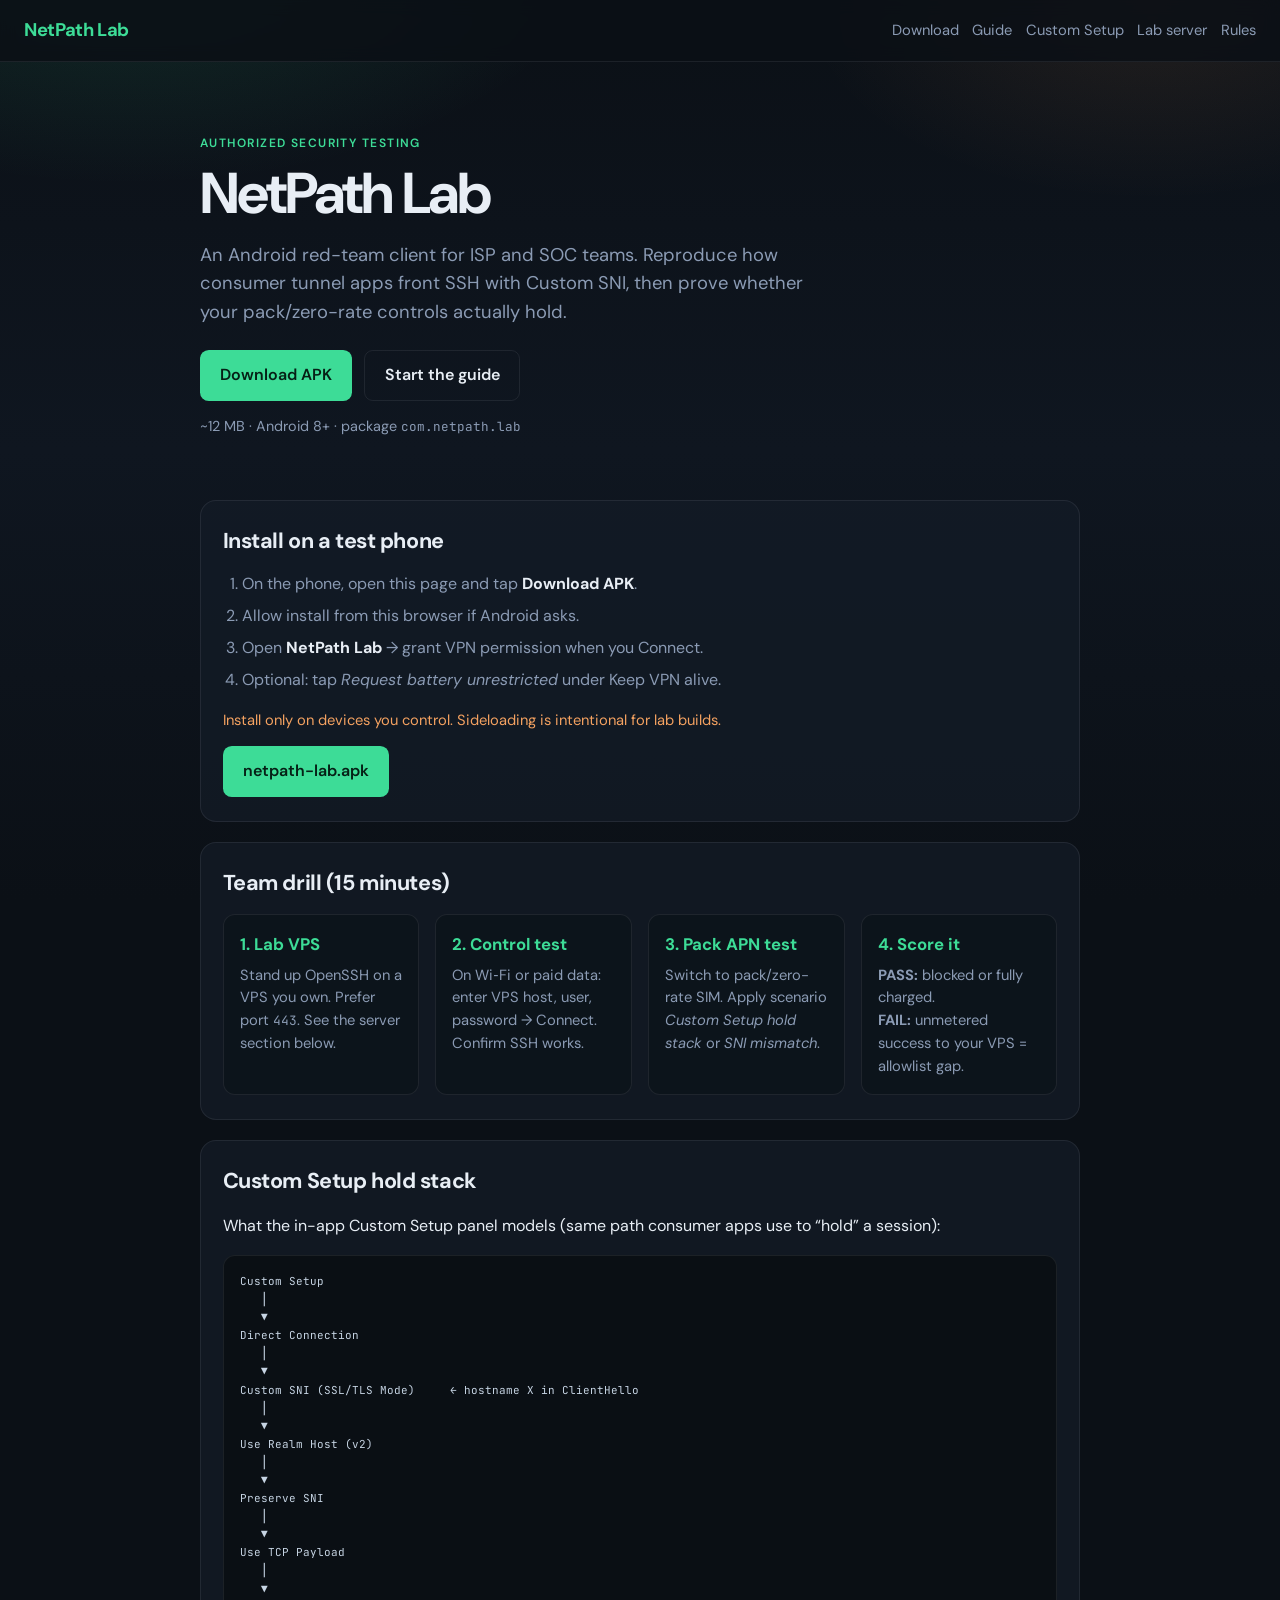
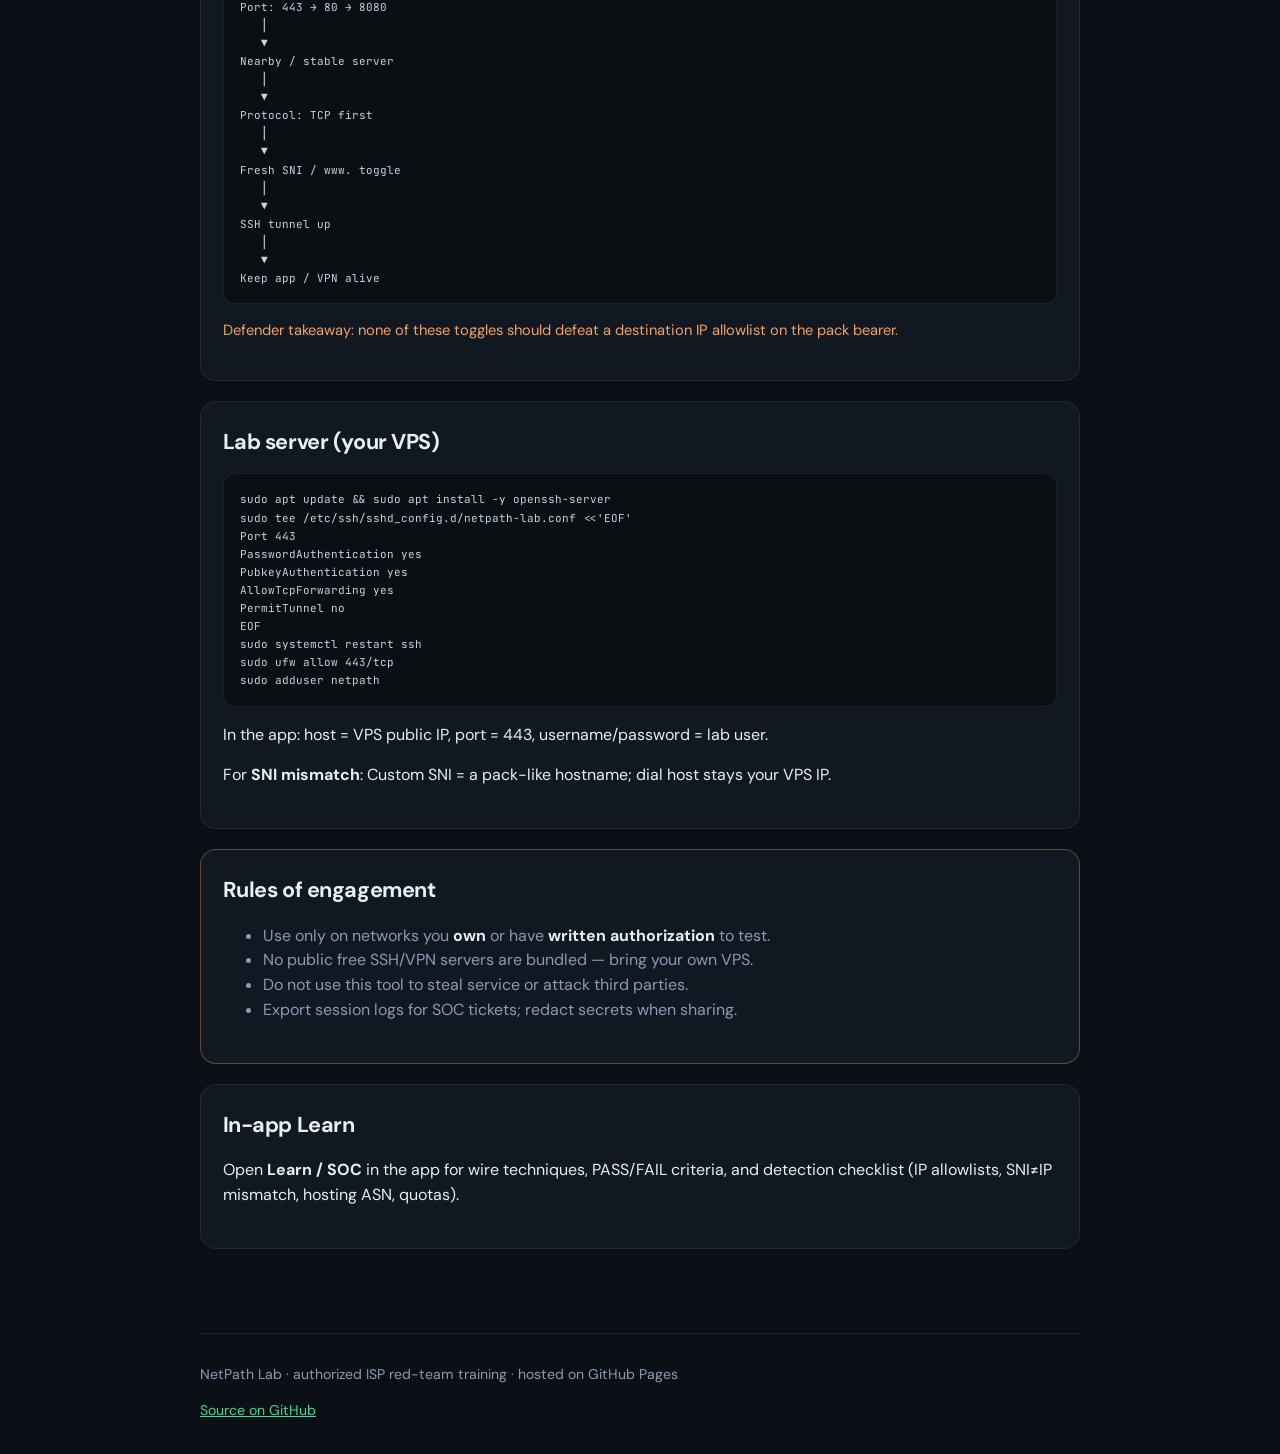
==== docs/index.html @ 55436612 "Publish NetPath Lab Android client and GitHub Pages download site. Adds the SOC training APK under d" ====
<!DOCTYPE html>
<html lang="en">
<head>
  <meta charset="utf-8" />
  <meta name="viewport" content="width=device-width, initial-scale=1" />
  <title>NetPath Lab — ISP Red-Team Tunnel Client</title>
  <meta name="description" content="Authorized Android lab client for ISP/SOC teams to reproduce SSH+SNI tunnel techniques and harden pack/zero-rate controls." />
  <link rel="preconnect" href="https://fonts.googleapis.com" />
  <link rel="preconnect" href="https://fonts.gstatic.com" crossorigin />
  <link href="https://fonts.googleapis.com/css2?family=DM+Sans:ital,opsz,wght@0,9..40,400;0,9..40,600;0,9..40,700;1,9..40,400&family=JetBrains+Mono:wght@400;500&display=swap" rel="stylesheet" />
  <link rel="stylesheet" href="styles.css" />
</head>
<body>
  <div class="bg"></div>
  <header class="top">
    <a class="brand" href="index.html">NetPath Lab</a>
    <nav>
      <a href="#download">Download</a>
      <a href="#guide">Guide</a>
      <a href="#stack">Custom Setup</a>
      <a href="#server">Lab server</a>
      <a href="#roe">Rules</a>
    </nav>
  </header>

  <main>
    <section class="hero">
      <p class="eyebrow">Authorized security testing</p>
      <h1>NetPath Lab</h1>
      <p class="lede">
        An Android red-team client for ISP and SOC teams. Reproduce how consumer tunnel apps
        front SSH with Custom SNI, then prove whether your pack/zero-rate controls actually hold.
      </p>
      <div class="cta">
        <a class="btn primary" href="downloads/netpath-lab.apk" download>Download APK</a>
        <a class="btn ghost" href="#guide">Start the guide</a>
      </div>
      <p class="meta">~12 MB · Android 8+ · package <code>com.netpath.lab</code></p>
    </section>

    <section id="download" class="panel">
      <h2>Install on a test phone</h2>
      <ol class="steps">
        <li>On the phone, open this page and tap <strong>Download APK</strong>.</li>
        <li>Allow install from this browser if Android asks.</li>
        <li>Open <strong>NetPath Lab</strong> → grant VPN permission when you Connect.</li>
        <li>Optional: tap <em>Request battery unrestricted</em> under Keep VPN alive.</li>
      </ol>
      <p class="note">Install only on devices you control. Sideloading is intentional for lab builds.</p>
      <a class="btn primary" href="downloads/netpath-lab.apk" download>netpath-lab.apk</a>
    </section>

    <section id="guide" class="panel">
      <h2>Team drill (15 minutes)</h2>
      <div class="grid">
        <article>
          <h3>1. Lab VPS</h3>
          <p>Stand up OpenSSH on a VPS you own. Prefer port <code>443</code>. See the server section below.</p>
        </article>
        <article>
          <h3>2. Control test</h3>
          <p>On Wi‑Fi or paid data: enter VPS host, user, password → Connect. Confirm SSH works.</p>
        </article>
        <article>
          <h3>3. Pack APN test</h3>
          <p>Switch to pack/zero-rate SIM. Apply scenario <em>Custom Setup hold stack</em> or <em>SNI mismatch</em>.</p>
        </article>
        <article>
          <h3>4. Score it</h3>
          <p><strong>PASS:</strong> blocked or fully charged.<br /><strong>FAIL:</strong> unmetered success to your VPS = allowlist gap.</p>
        </article>
      </div>
    </section>

    <section id="stack" class="panel">
      <h2>Custom Setup hold stack</h2>
      <p>What the in-app Custom Setup panel models (same path consumer apps use to “hold” a session):</p>
      <pre class="stack" aria-label="Custom Setup flow"><code>Custom Setup
   │
   ▼
Direct Connection
   │
   ▼
Custom SNI (SSL/TLS Mode)     ← hostname X in ClientHello
   │
   ▼
Use Realm Host (v2)
   │
   ▼
Preserve SNI
   │
   ▼
Use TCP Payload
   │
   ▼
Port: 443 → 80 → 8080
   │
   ▼
Nearby / stable server
   │
   ▼
Protocol: TCP first
   │
   ▼
Fresh SNI / www. toggle
   │
   ▼
SSH tunnel up
   │
   ▼
Keep app / VPN alive</code></pre>
      <p class="note">Defender takeaway: none of these toggles should defeat a destination IP allowlist on the pack bearer.</p>
    </section>

    <section id="server" class="panel">
      <h2>Lab server (your VPS)</h2>
      <pre class="code"><code>sudo apt update &amp;&amp; sudo apt install -y openssh-server
sudo tee /etc/ssh/sshd_config.d/netpath-lab.conf &lt;&lt;'EOF'
Port 443
PasswordAuthentication yes
PubkeyAuthentication yes
AllowTcpForwarding yes
PermitTunnel no
EOF
sudo systemctl restart ssh
sudo ufw allow 443/tcp
sudo adduser netpath</code></pre>
      <p>In the app: host = VPS public IP, port = 443, username/password = lab user.</p>
      <p>For <strong>SNI mismatch</strong>: Custom SNI = a pack-like hostname; dial host stays your VPS IP.</p>
    </section>

    <section id="roe" class="panel warn">
      <h2>Rules of engagement</h2>
      <ul>
        <li>Use only on networks you <strong>own</strong> or have <strong>written authorization</strong> to test.</li>
        <li>No public free SSH/VPN servers are bundled — bring your own VPS.</li>
        <li>Do not use this tool to steal service or attack third parties.</li>
        <li>Export session logs for SOC tickets; redact secrets when sharing.</li>
      </ul>
    </section>

    <section class="panel">
      <h2>In-app Learn</h2>
      <p>
        Open <strong>Learn / SOC</strong> in the app for wire techniques, PASS/FAIL criteria, and detection checklist
        (IP allowlists, SNI≠IP mismatch, hosting ASN, quotas).
      </p>
    </section>
  </main>

  <footer>
    <p>NetPath Lab · authorized ISP red-team training · hosted on GitHub Pages</p>
    <p><a href="https://github.com/bbscalton/netpath-lab">Source on GitHub</a></p>
  </footer>
</body>
</html>
---- docs/styles.css ----
:root {
  --bg: #0b1016;
  --surface: #141c27;
  --text: #e8eef5;
  --muted: #8b9bb4;
  --accent: #3ddc97;
  --warn: #f4a261;
  --danger: #e76f51;
  --line: rgba(232, 238, 245, 0.08);
  --font: "DM Sans", system-ui, sans-serif;
  --mono: "JetBrains Mono", ui-monospace, monospace;
}

* { box-sizing: border-box; }
html { scroll-behavior: smooth; }
body {
  margin: 0;
  font-family: var(--font);
  color: var(--text);
  background: var(--bg);
  line-height: 1.55;
  min-height: 100vh;
}

.bg {
  position: fixed;
  inset: 0;
  z-index: -1;
  background:
    radial-gradient(900px 500px at 10% -10%, rgba(61, 220, 151, 0.16), transparent 55%),
    radial-gradient(700px 400px at 90% 0%, rgba(244, 162, 97, 0.1), transparent 50%),
    linear-gradient(180deg, #0b1016 0%, #0f1620 50%, #0b1016 100%);
}

.top {
  display: flex;
  align-items: center;
  justify-content: space-between;
  gap: 1rem;
  padding: 1rem 1.5rem;
  border-bottom: 1px solid var(--line);
  backdrop-filter: blur(8px);
  position: sticky;
  top: 0;
  background: rgba(11, 16, 22, 0.85);
  z-index: 10;
}

.brand {
  color: var(--accent);
  font-weight: 700;
  letter-spacing: -0.02em;
  text-decoration: none;
  font-size: 1.15rem;
}

nav {
  display: flex;
  flex-wrap: wrap;
  gap: 0.85rem;
}
nav a {
  color: var(--muted);
  text-decoration: none;
  font-size: 0.92rem;
}
nav a:hover { color: var(--text); }

main {
  width: min(880px, calc(100% - 2rem));
  margin: 0 auto;
  padding: 2.5rem 0 4rem;
}

.hero {
  padding: 2rem 0 3rem;
  animation: rise 0.7s ease both;
}
.eyebrow {
  color: var(--accent);
  text-transform: uppercase;
  letter-spacing: 0.12em;
  font-size: 0.75rem;
  font-weight: 600;
  margin: 0 0 0.75rem;
}
h1 {
  font-size: clamp(2.4rem, 6vw, 3.6rem);
  letter-spacing: -0.04em;
  line-height: 1.05;
  margin: 0 0 1rem;
}
.lede {
  font-size: 1.15rem;
  color: var(--muted);
  max-width: 38rem;
  margin: 0 0 1.5rem;
}
.cta { display: flex; flex-wrap: wrap; gap: 0.75rem; margin-bottom: 0.75rem; }
.meta { color: var(--muted); font-size: 0.9rem; }
.meta code, pre code, p code {
  font-family: var(--mono);
  font-size: 0.88em;
}

.btn {
  display: inline-flex;
  align-items: center;
  justify-content: center;
  padding: 0.75rem 1.2rem;
  border-radius: 0.55rem;
  text-decoration: none;
  font-weight: 600;
  border: 1px solid transparent;
  transition: transform 0.15s ease, background 0.15s ease;
}
.btn:hover { transform: translateY(-1px); }
.btn.primary {
  background: var(--accent);
  color: #062016;
}
.btn.ghost {
  border-color: var(--line);
  color: var(--text);
  background: transparent;
}

.panel {
  background: rgba(20, 28, 39, 0.72);
  border: 1px solid var(--line);
  border-radius: 1rem;
  padding: 1.5rem 1.35rem;
  margin-bottom: 1.25rem;
  animation: rise 0.8s ease both;
}
.panel.warn { border-color: rgba(244, 162, 97, 0.35); }
.panel h2 {
  margin: 0 0 0.85rem;
  letter-spacing: -0.02em;
  font-size: 1.35rem;
}
.panel h3 {
  margin: 0 0 0.4rem;
  font-size: 1.05rem;
  color: var(--accent);
}

.steps { margin: 0 0 1rem; padding-left: 1.2rem; color: var(--muted); }
.steps li { margin-bottom: 0.45rem; }
.steps strong { color: var(--text); }
.note { color: var(--warn); font-size: 0.92rem; }

.grid {
  display: grid;
  grid-template-columns: repeat(auto-fit, minmax(180px, 1fr));
  gap: 1rem;
}
.grid article {
  background: rgba(11, 16, 22, 0.45);
  border: 1px solid var(--line);
  border-radius: 0.75rem;
  padding: 1rem;
}
.grid p { margin: 0; color: var(--muted); font-size: 0.92rem; }

pre.stack, pre.code {
  overflow-x: auto;
  background: #0a0f14;
  border: 1px solid var(--line);
  border-radius: 0.75rem;
  padding: 1rem;
  font-family: var(--mono);
  font-size: 0.78rem;
  line-height: 1.45;
  color: #c6d4e3;
}

ul { color: var(--muted); }
ul strong { color: var(--text); }

footer {
  width: min(880px, calc(100% - 2rem));
  margin: 0 auto 2rem;
  padding-top: 1rem;
  border-top: 1px solid var(--line);
  color: var(--muted);
  font-size: 0.88rem;
}
footer a { color: var(--accent); }

@keyframes rise {
  from { opacity: 0; transform: translateY(10px); }
  to { opacity: 1; transform: none; }
}

@media (max-width: 640px) {
  .top { flex-direction: column; align-items: flex-start; }
}
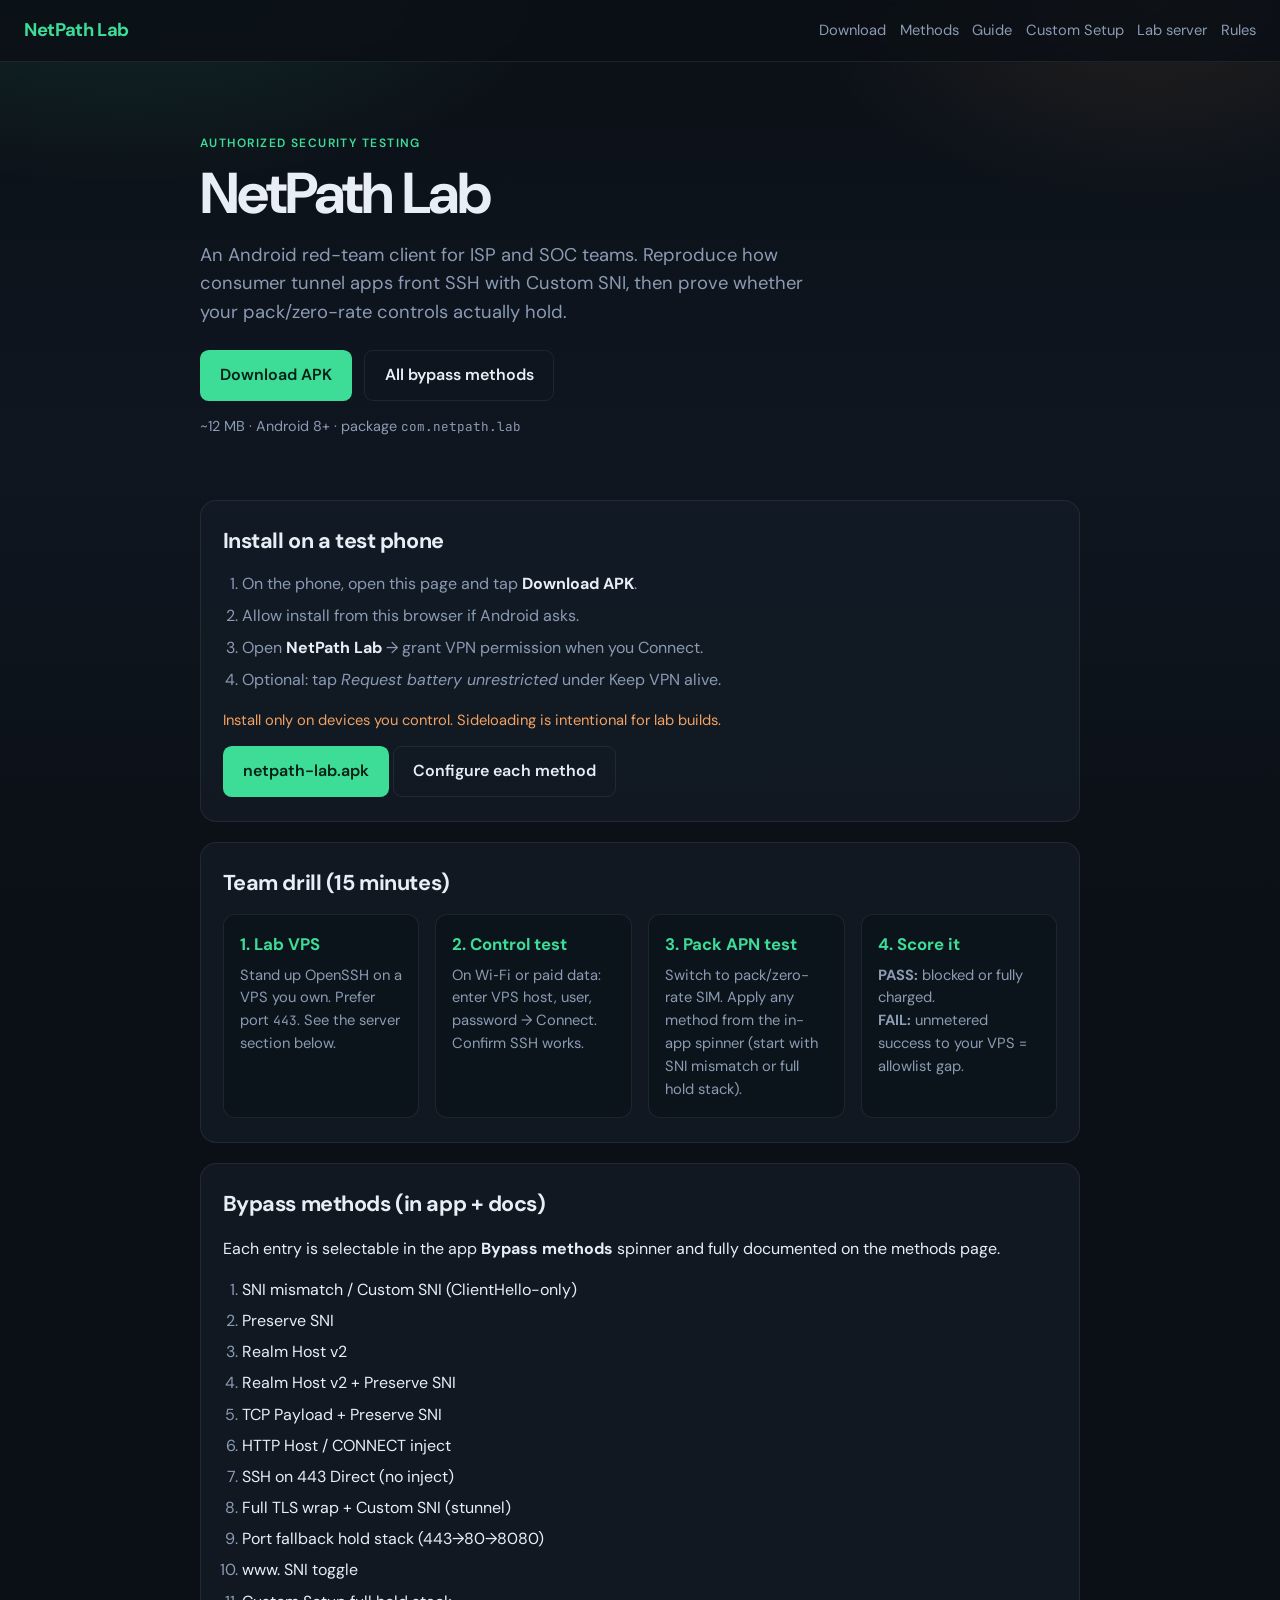
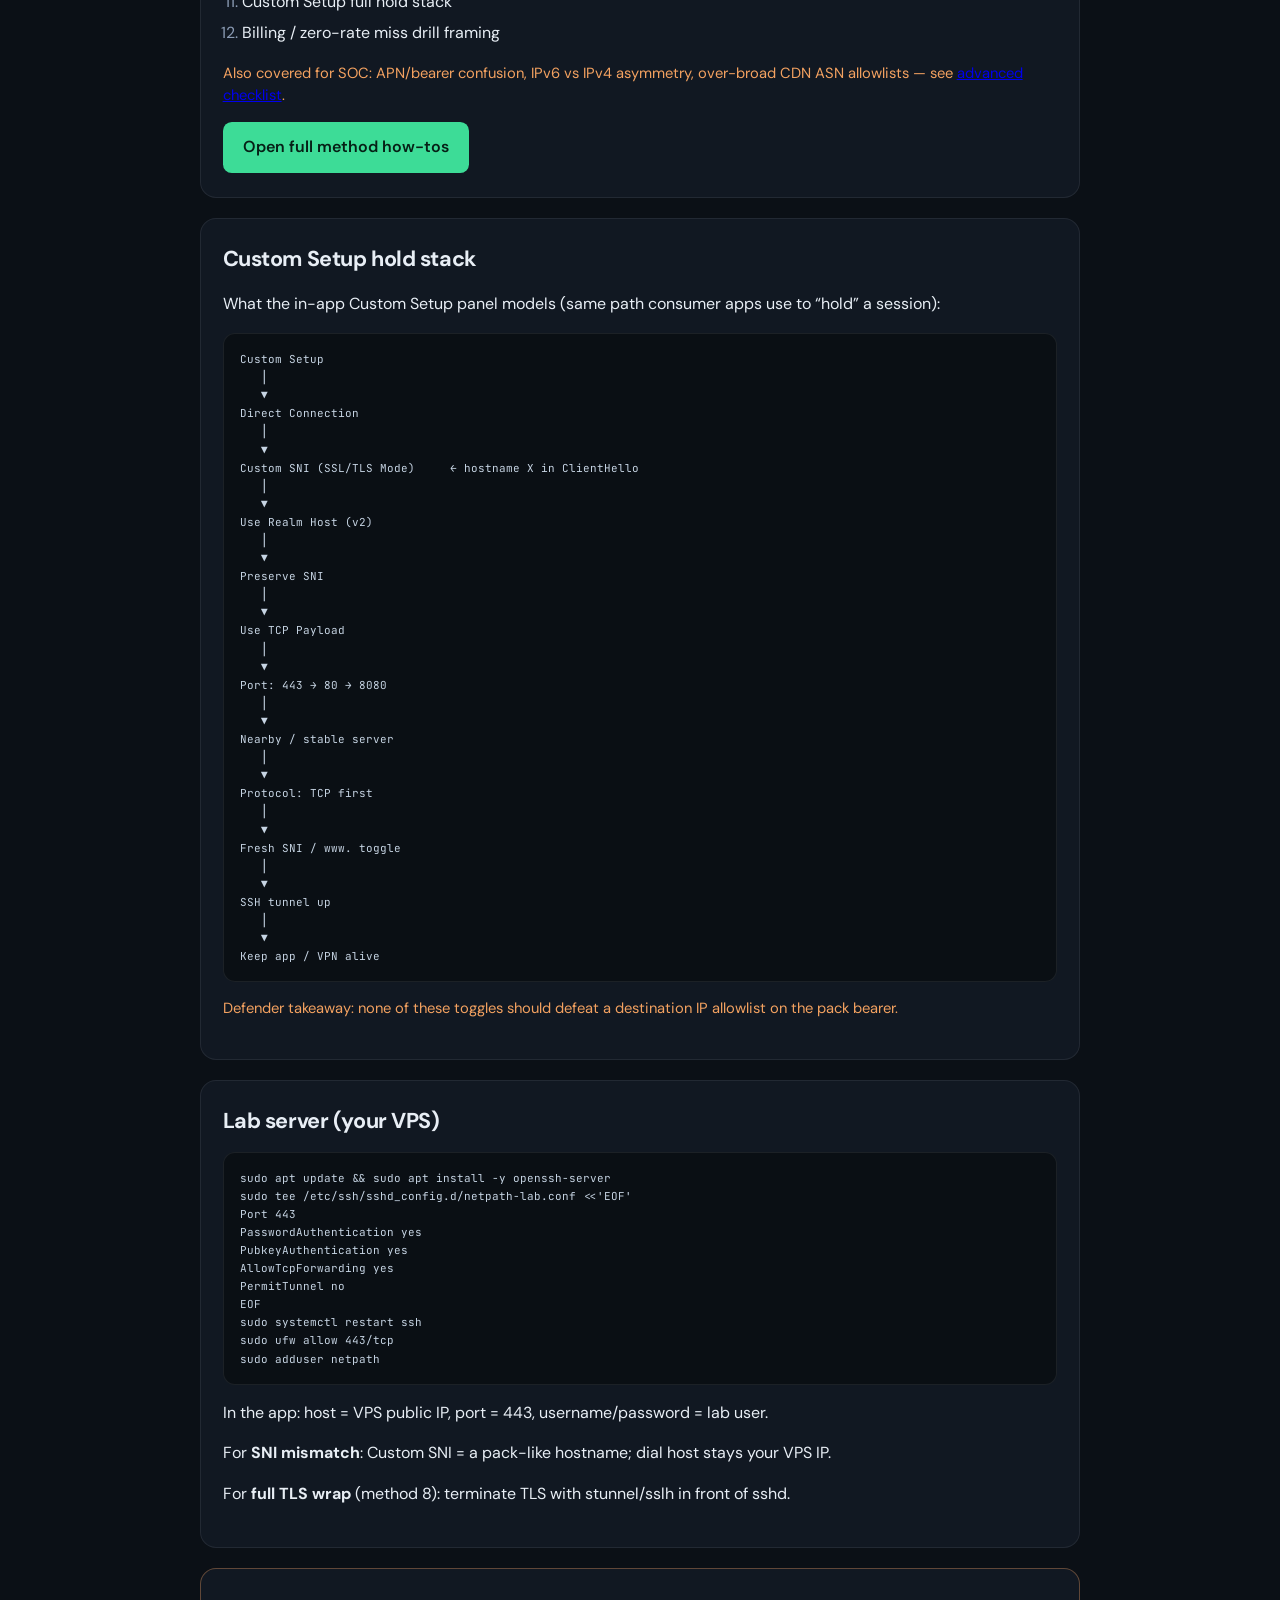
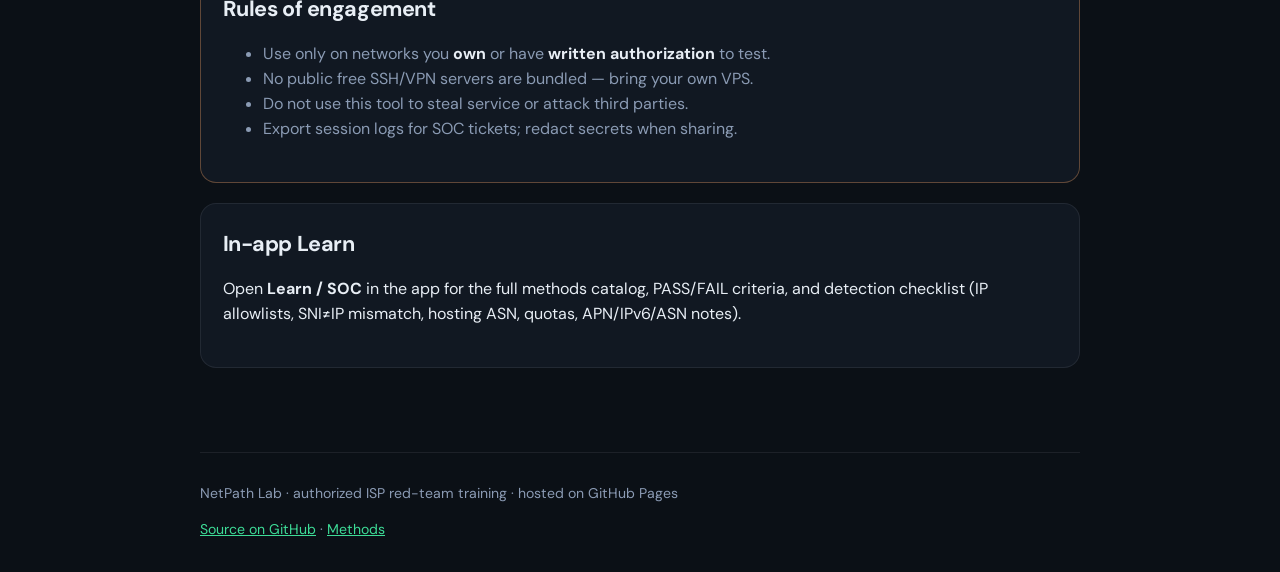
==== commit 910fdc71: "Expose all billing-evasion lab methods in app and Pages docs. Add selectable methods 1-12 with PASS/" ====
--- a/docs/index.html
+++ b/docs/index.html
@@ -16,6 +16,7 @@
     <a class="brand" href="index.html">NetPath Lab</a>
     <nav>
       <a href="#download">Download</a>
+      <a href="methods.html">Methods</a>
       <a href="#guide">Guide</a>
       <a href="#stack">Custom Setup</a>
       <a href="#server">Lab server</a>
@@ -33,7 +34,7 @@
       </p>
       <div class="cta">
         <a class="btn primary" href="downloads/netpath-lab.apk" download>Download APK</a>
-        <a class="btn ghost" href="#guide">Start the guide</a>
+        <a class="btn ghost" href="methods.html">All bypass methods</a>
       </div>
       <p class="meta">~12 MB · Android 8+ · package <code>com.netpath.lab</code></p>
     </section>
@@ -48,6 +49,7 @@
       </ol>
       <p class="note">Install only on devices you control. Sideloading is intentional for lab builds.</p>
       <a class="btn primary" href="downloads/netpath-lab.apk" download>netpath-lab.apk</a>
+      <a class="btn ghost" href="methods.html">Configure each method</a>
     </section>
 
     <section id="guide" class="panel">
@@ -63,13 +65,34 @@
         </article>
         <article>
           <h3>3. Pack APN test</h3>
-          <p>Switch to pack/zero-rate SIM. Apply scenario <em>Custom Setup hold stack</em> or <em>SNI mismatch</em>.</p>
+          <p>Switch to pack/zero-rate SIM. Apply any method from the in-app spinner (start with SNI mismatch or full hold stack).</p>
         </article>
         <article>
           <h3>4. Score it</h3>
           <p><strong>PASS:</strong> blocked or fully charged.<br /><strong>FAIL:</strong> unmetered success to your VPS = allowlist gap.</p>
         </article>
       </div>
+    </section>
+
+    <section id="methods-overview" class="panel">
+      <h2>Bypass methods (in app + docs)</h2>
+      <p>Each entry is selectable in the app <strong>Bypass methods</strong> spinner and fully documented on the methods page.</p>
+      <ol class="method-index">
+        <li><a href="methods.html#m1">SNI mismatch / Custom SNI (ClientHello-only)</a></li>
+        <li><a href="methods.html#m2">Preserve SNI</a></li>
+        <li><a href="methods.html#m3">Realm Host v2</a></li>
+        <li><a href="methods.html#m4">Realm Host v2 + Preserve SNI</a></li>
+        <li><a href="methods.html#m5">TCP Payload + Preserve SNI</a></li>
+        <li><a href="methods.html#m6">HTTP Host / CONNECT inject</a></li>
+        <li><a href="methods.html#m7">SSH on 443 Direct (no inject)</a></li>
+        <li><a href="methods.html#m8">Full TLS wrap + Custom SNI (stunnel)</a></li>
+        <li><a href="methods.html#m9">Port fallback hold stack (443→80→8080)</a></li>
+        <li><a href="methods.html#m10">www. SNI toggle</a></li>
+        <li><a href="methods.html#m11">Custom Setup full hold stack</a></li>
+        <li><a href="methods.html#scoring">Billing / zero-rate miss drill framing</a></li>
+      </ol>
+      <p class="note">Also covered for SOC: APN/bearer confusion, IPv6 vs IPv4 asymmetry, over-broad CDN ASN allowlists — see <a href="methods.html#advanced">advanced checklist</a>.</p>
+      <a class="btn primary" href="methods.html">Open full method how-tos</a>
     </section>
 
     <section id="stack" class="panel">
@@ -127,6 +150,7 @@
 sudo adduser netpath</code></pre>
       <p>In the app: host = VPS public IP, port = 443, username/password = lab user.</p>
       <p>For <strong>SNI mismatch</strong>: Custom SNI = a pack-like hostname; dial host stays your VPS IP.</p>
+      <p>For <strong>full TLS wrap</strong> (method 8): terminate TLS with stunnel/sslh in front of sshd.</p>
     </section>
 
     <section id="roe" class="panel warn">
@@ -142,15 +166,15 @@
     <section class="panel">
       <h2>In-app Learn</h2>
       <p>
-        Open <strong>Learn / SOC</strong> in the app for wire techniques, PASS/FAIL criteria, and detection checklist
-        (IP allowlists, SNI≠IP mismatch, hosting ASN, quotas).
+        Open <strong>Learn / SOC</strong> in the app for the full methods catalog, PASS/FAIL criteria, and detection checklist
+        (IP allowlists, SNI≠IP mismatch, hosting ASN, quotas, APN/IPv6/ASN notes).
       </p>
     </section>
   </main>
 
   <footer>
     <p>NetPath Lab · authorized ISP red-team training · hosted on GitHub Pages</p>
-    <p><a href="https://github.com/bbscalton/netpath-lab">Source on GitHub</a></p>
+    <p><a href="https://github.com/bbscalton/netpath-lab">Source on GitHub</a> · <a href="methods.html">Methods</a></p>
   </footer>
 </body>
 </html>
--- a/docs/styles.css
+++ b/docs/styles.css
@@ -178,6 +178,49 @@
 ul { color: var(--muted); }
 ul strong { color: var(--text); }
 
+.method-index {
+  color: var(--muted);
+  padding-left: 1.2rem;
+}
+.method-index li { margin-bottom: 0.4rem; }
+.method-index a {
+  color: var(--text);
+  text-decoration: none;
+  border-bottom: 1px solid transparent;
+}
+.method-index a:hover {
+  color: var(--accent);
+  border-bottom-color: var(--accent);
+}
+
+.toc-list {
+  columns: 2;
+  gap: 1.5rem;
+  color: var(--muted);
+  padding-left: 1.2rem;
+  margin: 0;
+}
+.toc-list a {
+  color: var(--text);
+  text-decoration: none;
+}
+.toc-list a:hover { color: var(--accent); }
+
+.method .wire {
+  color: var(--muted);
+  margin-top: 0;
+}
+.method h3 {
+  margin-top: 1rem;
+}
+.adv {
+  margin-top: 1rem;
+  padding: 0.85rem 0 0;
+  border-top: 1px solid var(--line);
+}
+.adv:first-of-type { border-top: none; padding-top: 0; }
+.adv p { color: var(--muted); margin: 0.35rem 0; }
+
 footer {
   width: min(880px, calc(100% - 2rem));
   margin: 0 auto 2rem;
@@ -195,4 +238,5 @@
 
 @media (max-width: 640px) {
   .top { flex-direction: column; align-items: flex-start; }
-}
+  .toc-list { columns: 1; }
+}
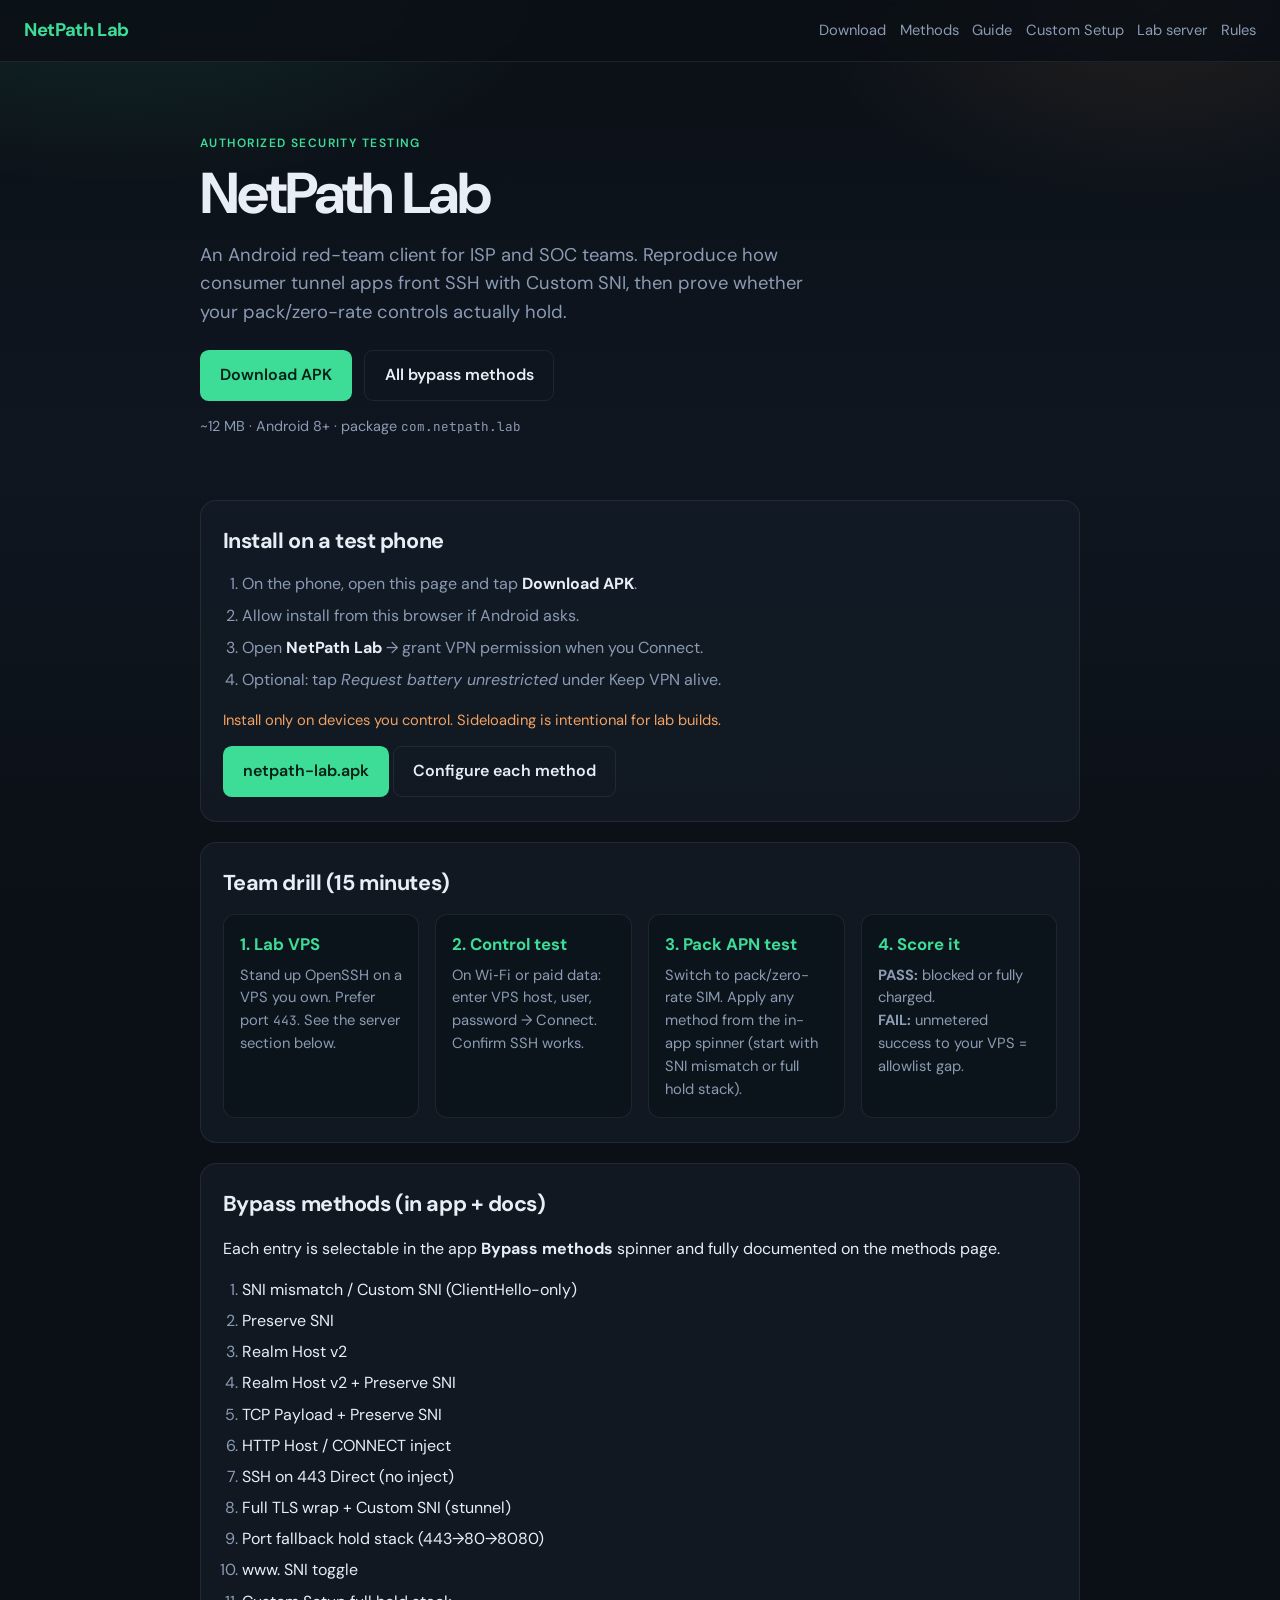
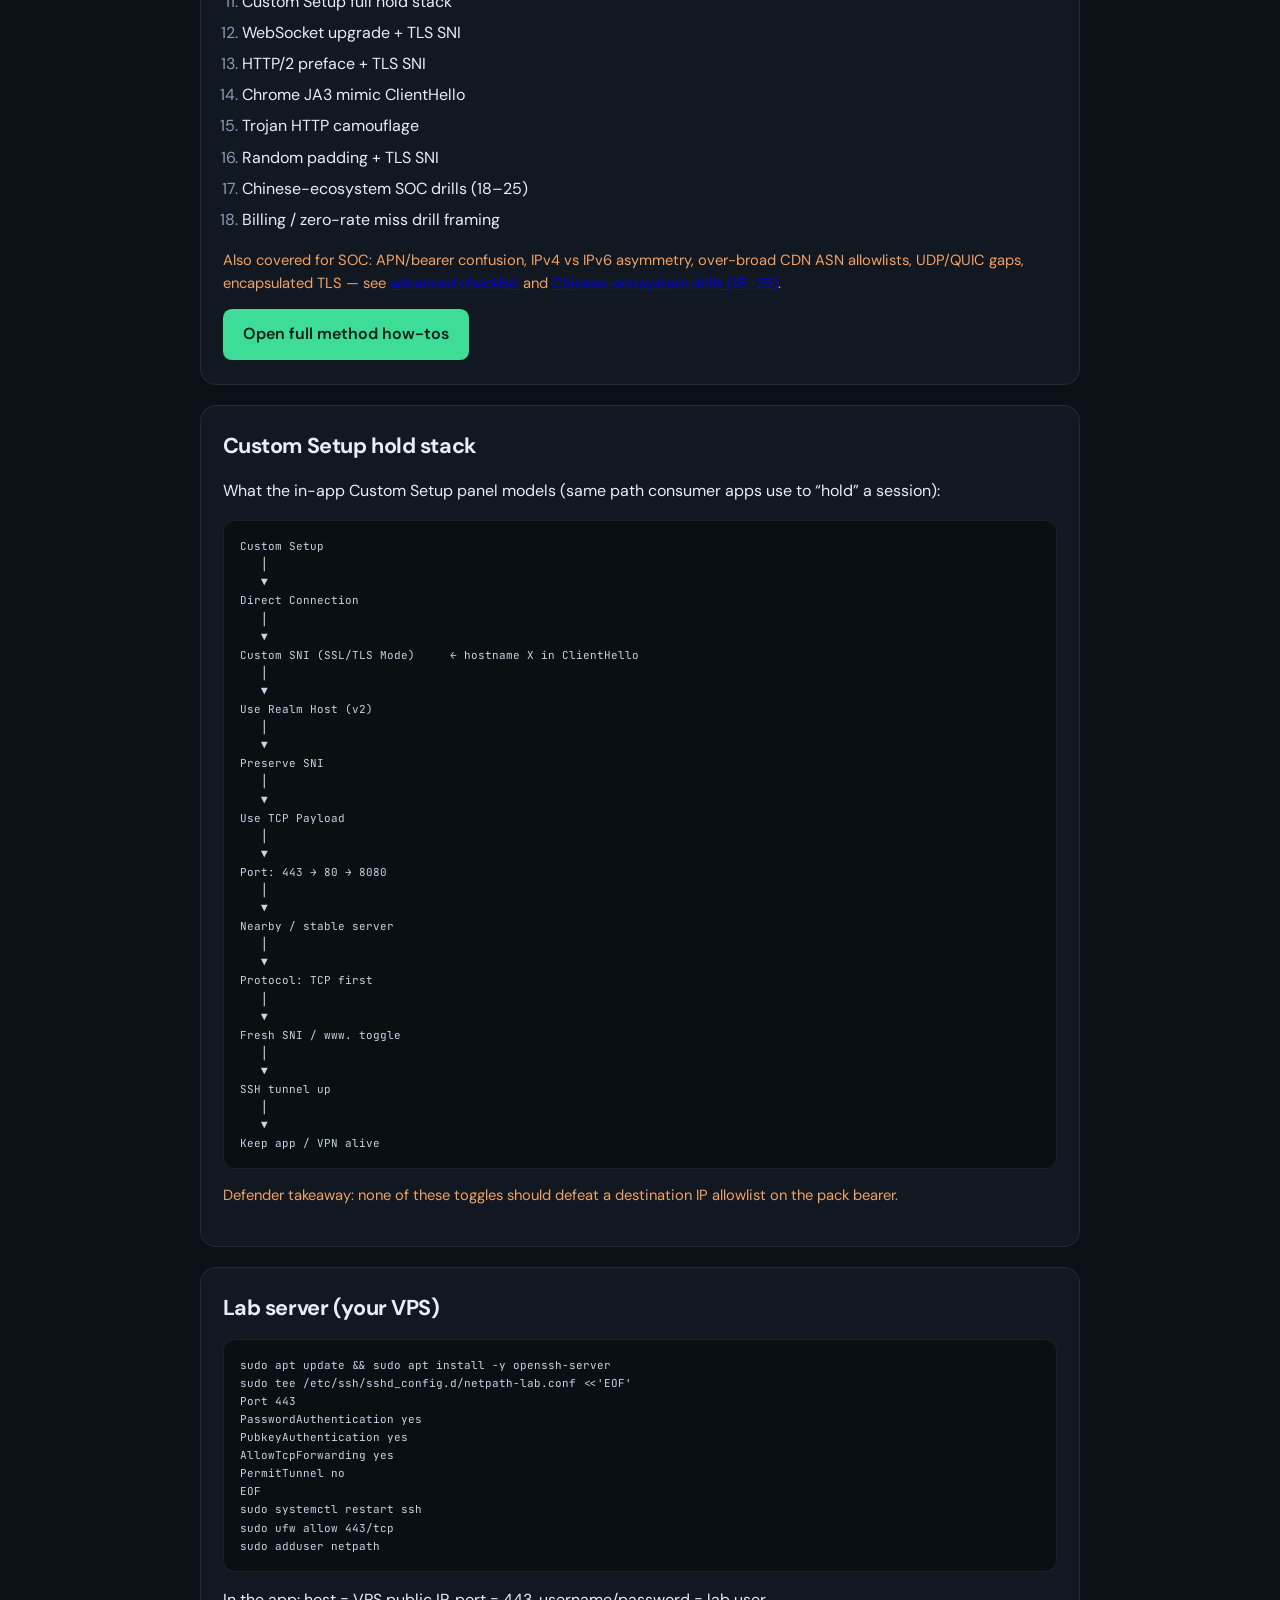
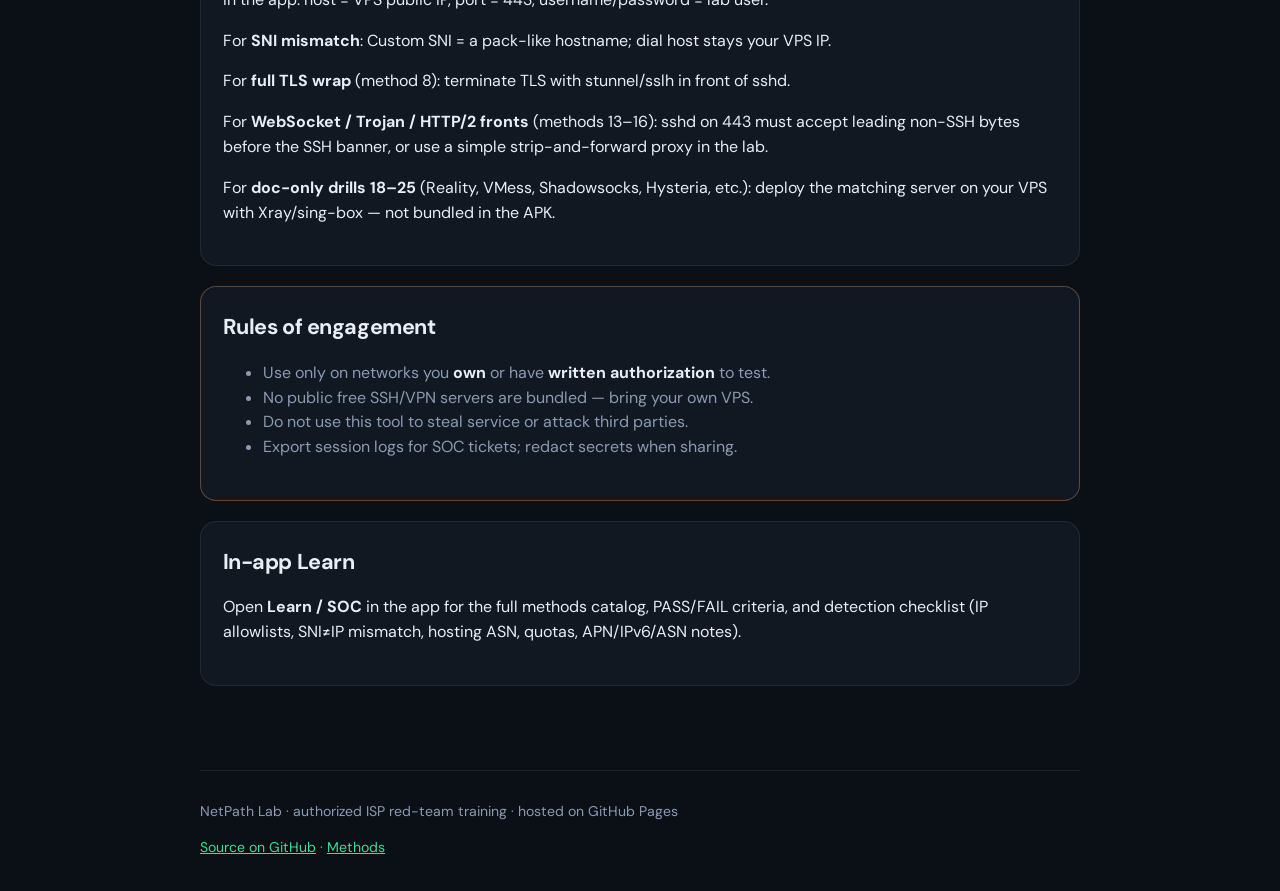
==== commit 002ab955: "Add Chinese-ecosystem DPI drill methods and wire-level fronts. Extend NetPath Lab with WS+TLS, HTTP/" ====
--- a/docs/index.html
+++ b/docs/index.html
@@ -89,9 +89,15 @@
         <li><a href="methods.html#m9">Port fallback hold stack (443→80→8080)</a></li>
         <li><a href="methods.html#m10">www. SNI toggle</a></li>
         <li><a href="methods.html#m11">Custom Setup full hold stack</a></li>
+        <li><a href="methods.html#m13">WebSocket upgrade + TLS SNI</a></li>
+        <li><a href="methods.html#m14">HTTP/2 preface + TLS SNI</a></li>
+        <li><a href="methods.html#m15">Chrome JA3 mimic ClientHello</a></li>
+        <li><a href="methods.html#m16">Trojan HTTP camouflage</a></li>
+        <li><a href="methods.html#m17">Random padding + TLS SNI</a></li>
+        <li><a href="methods.html#advanced-cn">Chinese-ecosystem SOC drills (18–25)</a></li>
         <li><a href="methods.html#scoring">Billing / zero-rate miss drill framing</a></li>
       </ol>
-      <p class="note">Also covered for SOC: APN/bearer confusion, IPv6 vs IPv4 asymmetry, over-broad CDN ASN allowlists — see <a href="methods.html#advanced">advanced checklist</a>.</p>
+      <p class="note">Also covered for SOC: APN/bearer confusion, IPv4 vs IPv6 asymmetry, over-broad CDN ASN allowlists, UDP/QUIC gaps, encapsulated TLS — see <a href="methods.html#advanced">advanced checklist</a> and <a href="methods.html#advanced-cn">Chinese-ecosystem drills (18–25)</a>.</p>
       <a class="btn primary" href="methods.html">Open full method how-tos</a>
     </section>
 
@@ -151,6 +157,8 @@
       <p>In the app: host = VPS public IP, port = 443, username/password = lab user.</p>
       <p>For <strong>SNI mismatch</strong>: Custom SNI = a pack-like hostname; dial host stays your VPS IP.</p>
       <p>For <strong>full TLS wrap</strong> (method 8): terminate TLS with stunnel/sslh in front of sshd.</p>
+      <p>For <strong>WebSocket / Trojan / HTTP/2 fronts</strong> (methods 13–16): sshd on 443 must accept leading non-SSH bytes before the SSH banner, or use a simple strip-and-forward proxy in the lab.</p>
+      <p>For <strong>doc-only drills 18–25</strong> (Reality, VMess, Shadowsocks, Hysteria, etc.): deploy the matching server on your VPS with Xray/sing-box — not bundled in the APK.</p>
     </section>
 
     <section id="roe" class="panel warn">
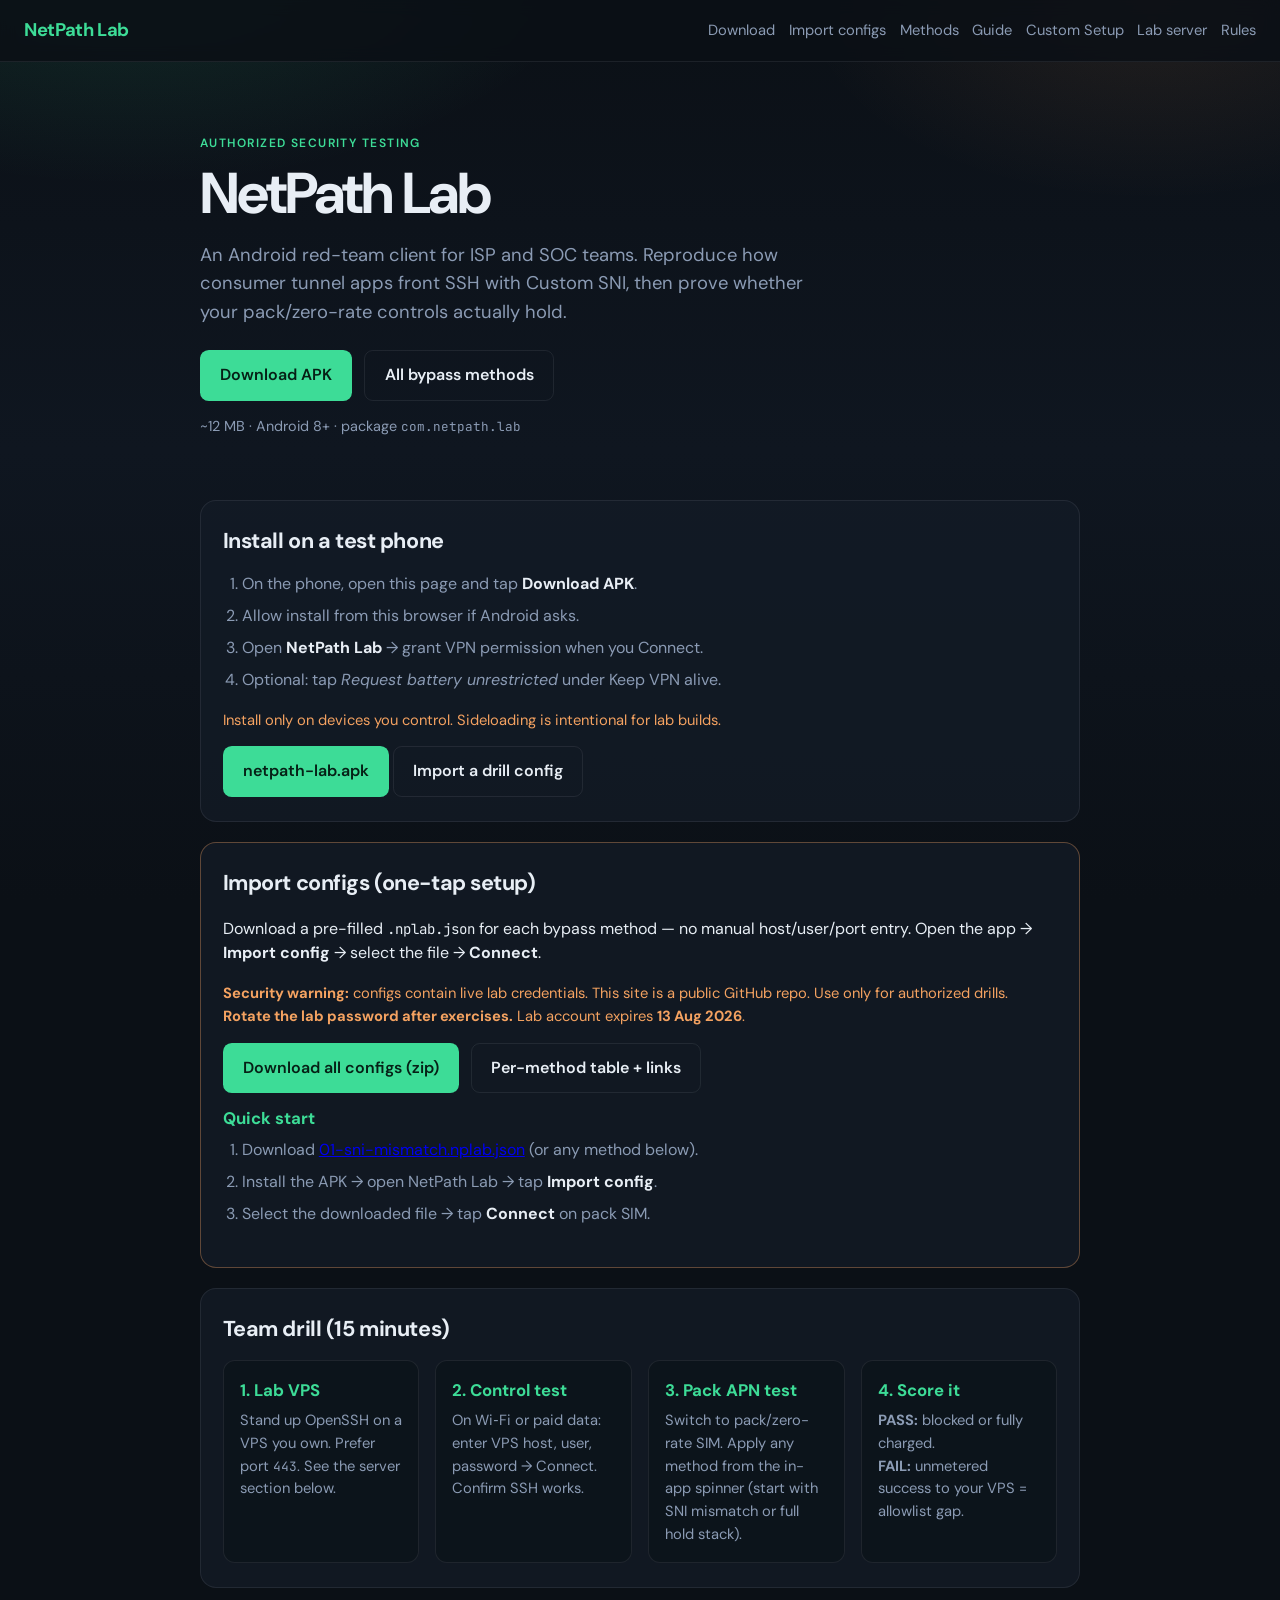
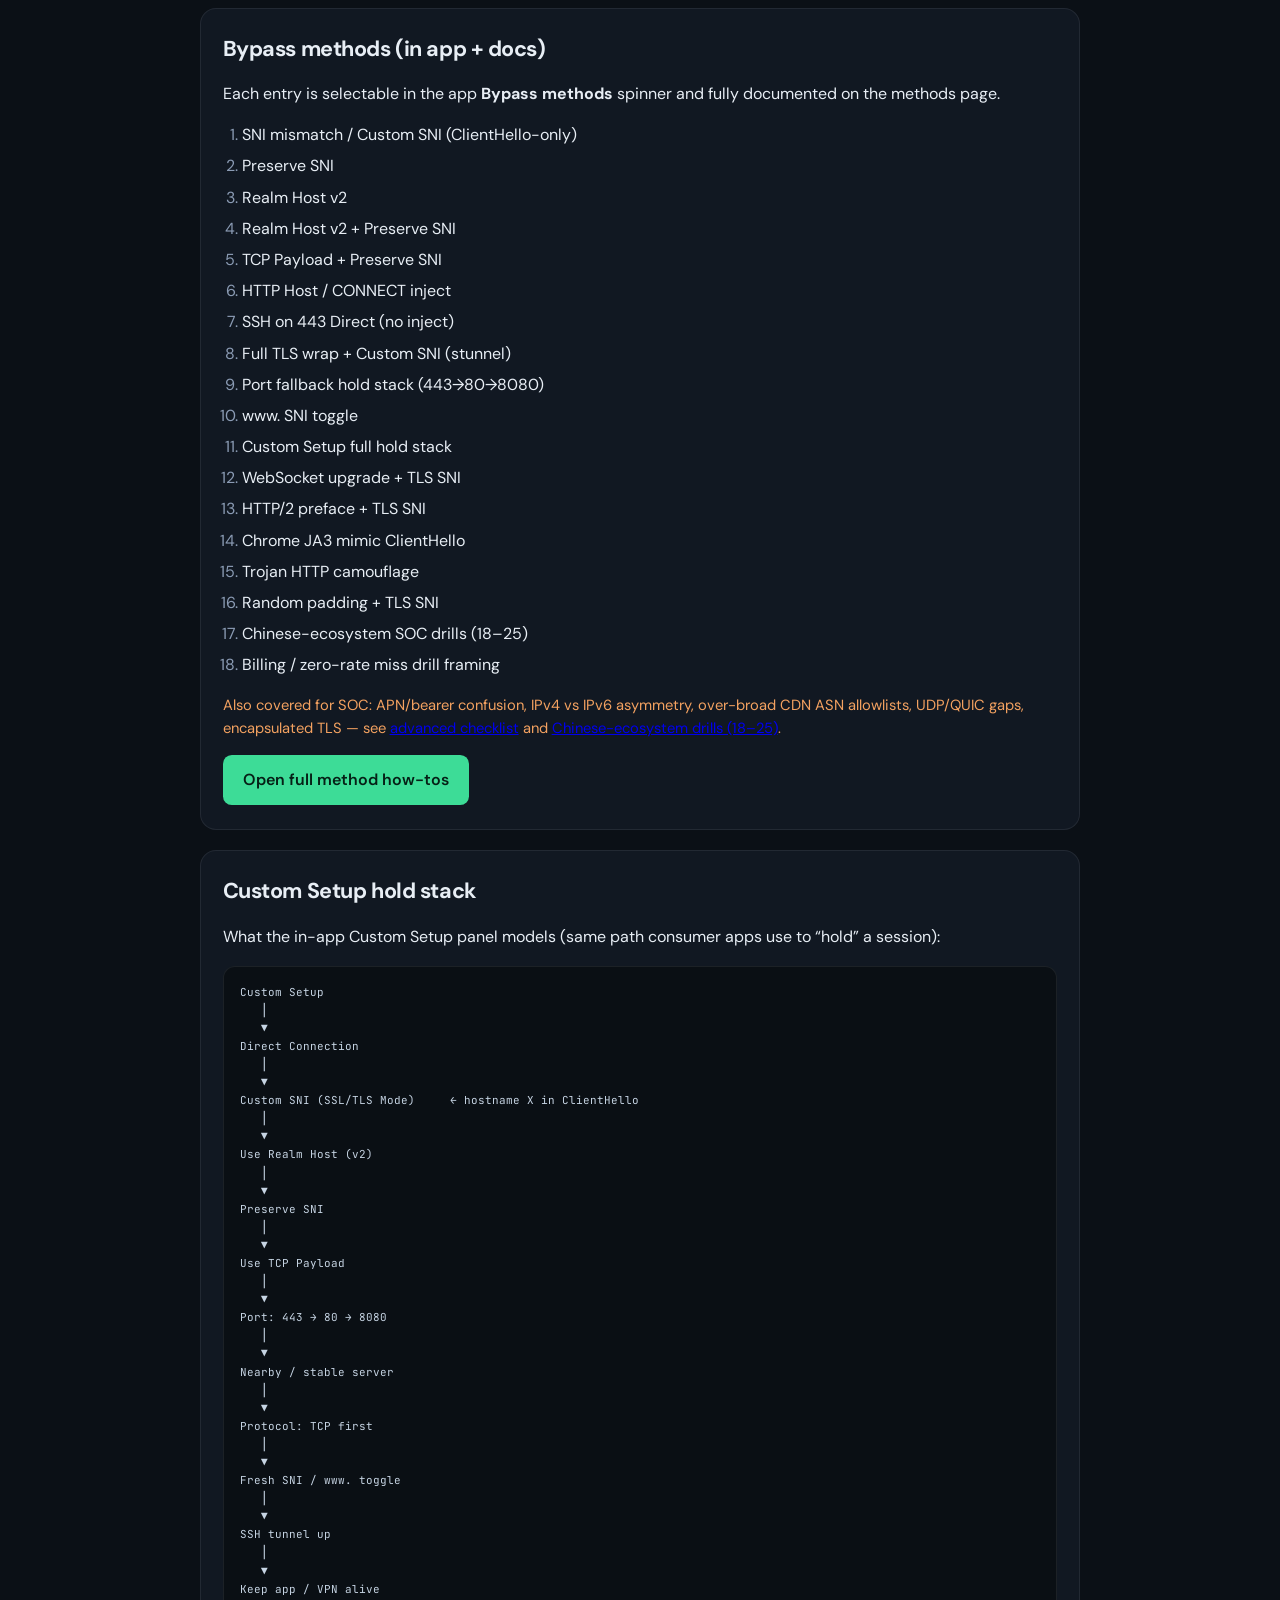
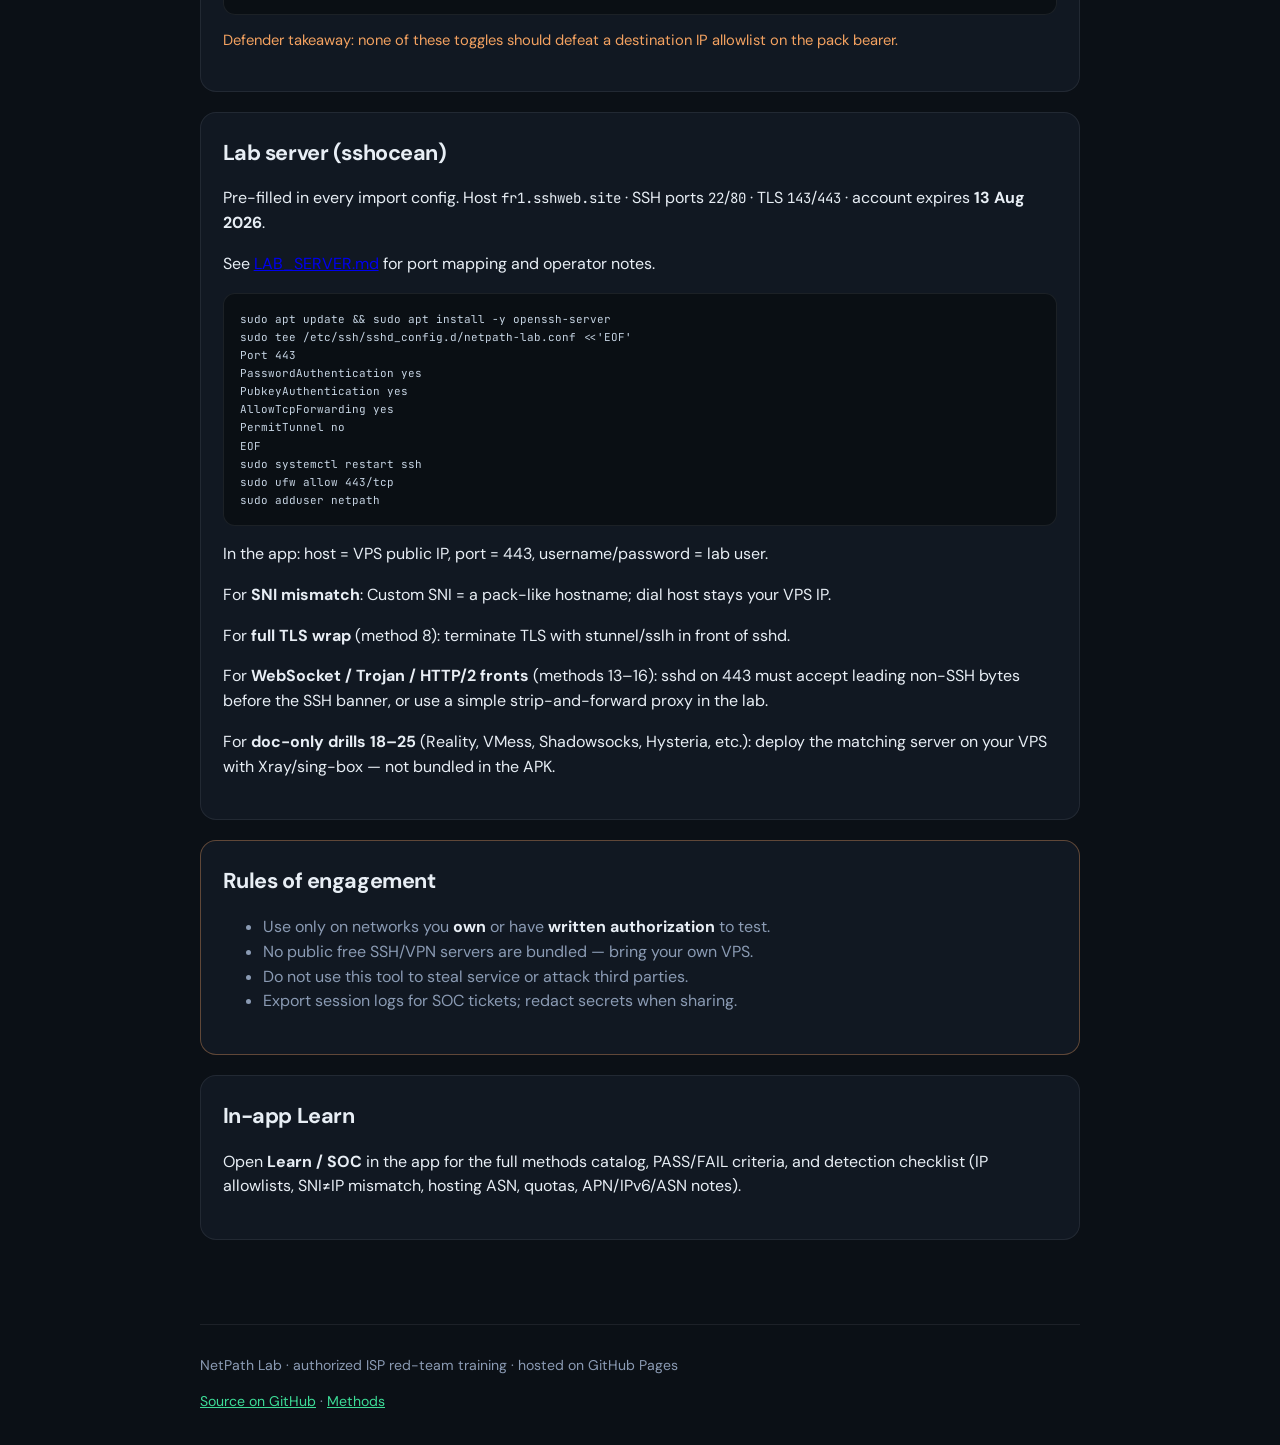
==== commit ee4931e1: "Add importable lab configs and profile import/export UX. Ship one .nplab.json per bypass method for " ====
--- a/docs/index.html
+++ b/docs/index.html
@@ -16,6 +16,7 @@
     <a class="brand" href="index.html">NetPath Lab</a>
     <nav>
       <a href="#download">Download</a>
+      <a href="#import-configs">Import configs</a>
       <a href="methods.html">Methods</a>
       <a href="#guide">Guide</a>
       <a href="#stack">Custom Setup</a>
@@ -49,7 +50,30 @@
       </ol>
       <p class="note">Install only on devices you control. Sideloading is intentional for lab builds.</p>
       <a class="btn primary" href="downloads/netpath-lab.apk" download>netpath-lab.apk</a>
-      <a class="btn ghost" href="methods.html">Configure each method</a>
+      <a class="btn ghost" href="#import-configs">Import a drill config</a>
+    </section>
+
+    <section id="import-configs" class="panel warn">
+      <h2>Import configs (one-tap setup)</h2>
+      <p>
+        Download a pre-filled <code>.nplab.json</code> for each bypass method — no manual host/user/port entry.
+        Open the app → <strong>Import config</strong> → select the file → <strong>Connect</strong>.
+      </p>
+      <p class="note">
+        <strong>Security warning:</strong> configs contain live lab credentials. This site is a public GitHub repo.
+        Use only for authorized drills. <strong>Rotate the lab password after exercises.</strong>
+        Lab account expires <strong>13 Aug 2026</strong>.
+      </p>
+      <div class="cta">
+        <a class="btn primary" href="downloads/netpath-lab-configs.zip" download>Download all configs (zip)</a>
+        <a class="btn ghost" href="methods.html#import-configs">Per-method table + links</a>
+      </div>
+      <h3>Quick start</h3>
+      <ol class="steps">
+        <li>Download <a href="downloads/configs/01-sni-mismatch.nplab.json">01-sni-mismatch.nplab.json</a> (or any method below).</li>
+        <li>Install the APK → open NetPath Lab → tap <strong>Import config</strong>.</li>
+        <li>Select the downloaded file → tap <strong>Connect</strong> on pack SIM.</li>
+      </ol>
     </section>
 
     <section id="guide" class="panel">
@@ -142,7 +166,9 @@
     </section>
 
     <section id="server" class="panel">
-      <h2>Lab server (your VPS)</h2>
+      <h2>Lab server (sshocean)</h2>
+      <p>Pre-filled in every import config. Host <code>fr1.sshweb.site</code> · SSH ports <code>22</code>/<code>80</code> · TLS <code>143</code>/<code>443</code> · account expires <strong>13 Aug 2026</strong>.</p>
+      <p>See <a href="https://github.com/bbscalton/netpath-lab/blob/main/docs/LAB_SERVER.md">LAB_SERVER.md</a> for port mapping and operator notes.</p>
       <pre class="code"><code>sudo apt update &amp;&amp; sudo apt install -y openssh-server
 sudo tee /etc/ssh/sshd_config.d/netpath-lab.conf &lt;&lt;'EOF'
 Port 443
--- a/docs/styles.css
+++ b/docs/styles.css
@@ -221,6 +221,38 @@
 .adv:first-of-type { border-top: none; padding-top: 0; }
 .adv p { color: var(--muted); margin: 0.35rem 0; }
 
+.config-table-wrap {
+  overflow-x: auto;
+  margin: 1rem 0;
+}
+.config-table {
+  width: 100%;
+  border-collapse: collapse;
+  font-size: 0.88rem;
+}
+.config-table th,
+.config-table td {
+  border: 1px solid var(--line);
+  padding: 0.5rem 0.65rem;
+  text-align: left;
+  vertical-align: top;
+}
+.config-table th {
+  background: var(--surface);
+  color: var(--accent);
+  font-weight: 600;
+}
+.config-table td code {
+  font-family: var(--mono);
+  font-size: 0.82rem;
+}
+.config-table a {
+  color: var(--accent);
+  text-decoration: none;
+  white-space: nowrap;
+}
+.config-table a:hover { text-decoration: underline; }
+
 footer {
   width: min(880px, calc(100% - 2rem));
   margin: 0 auto 2rem;
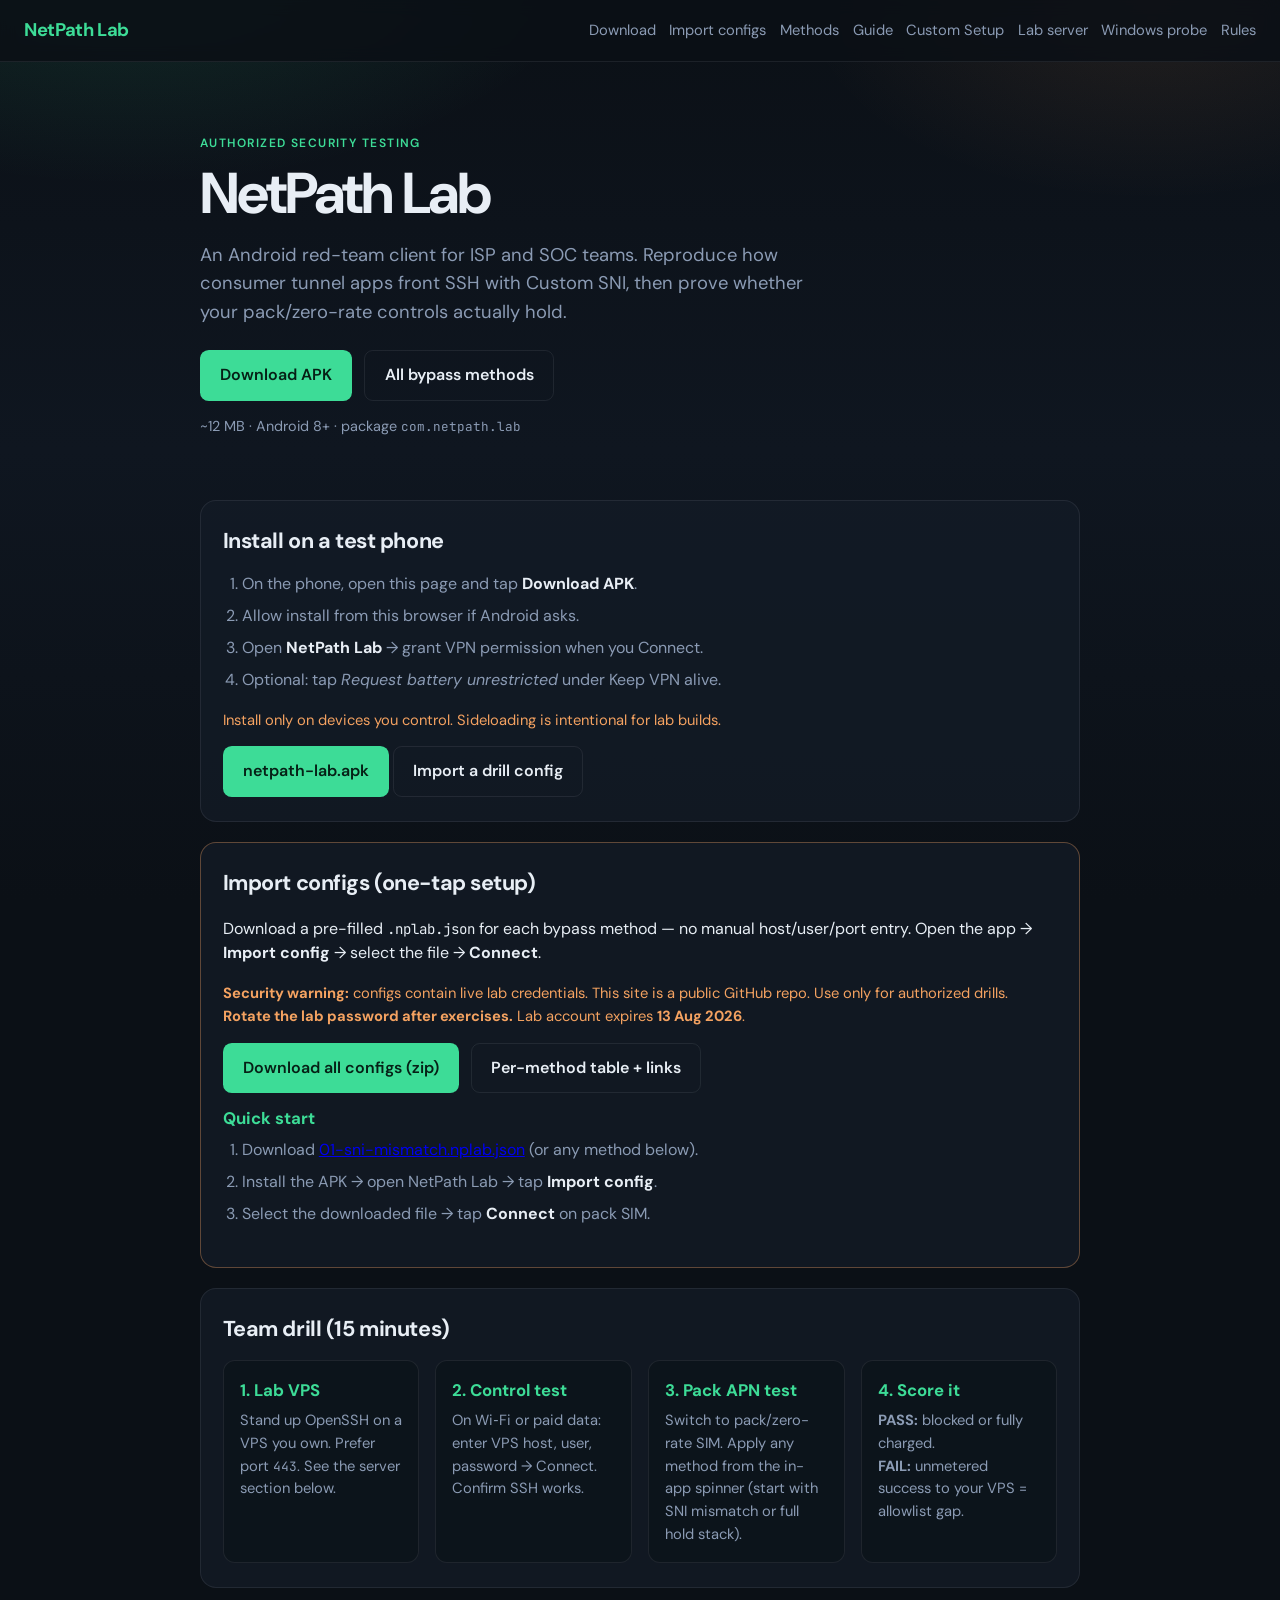
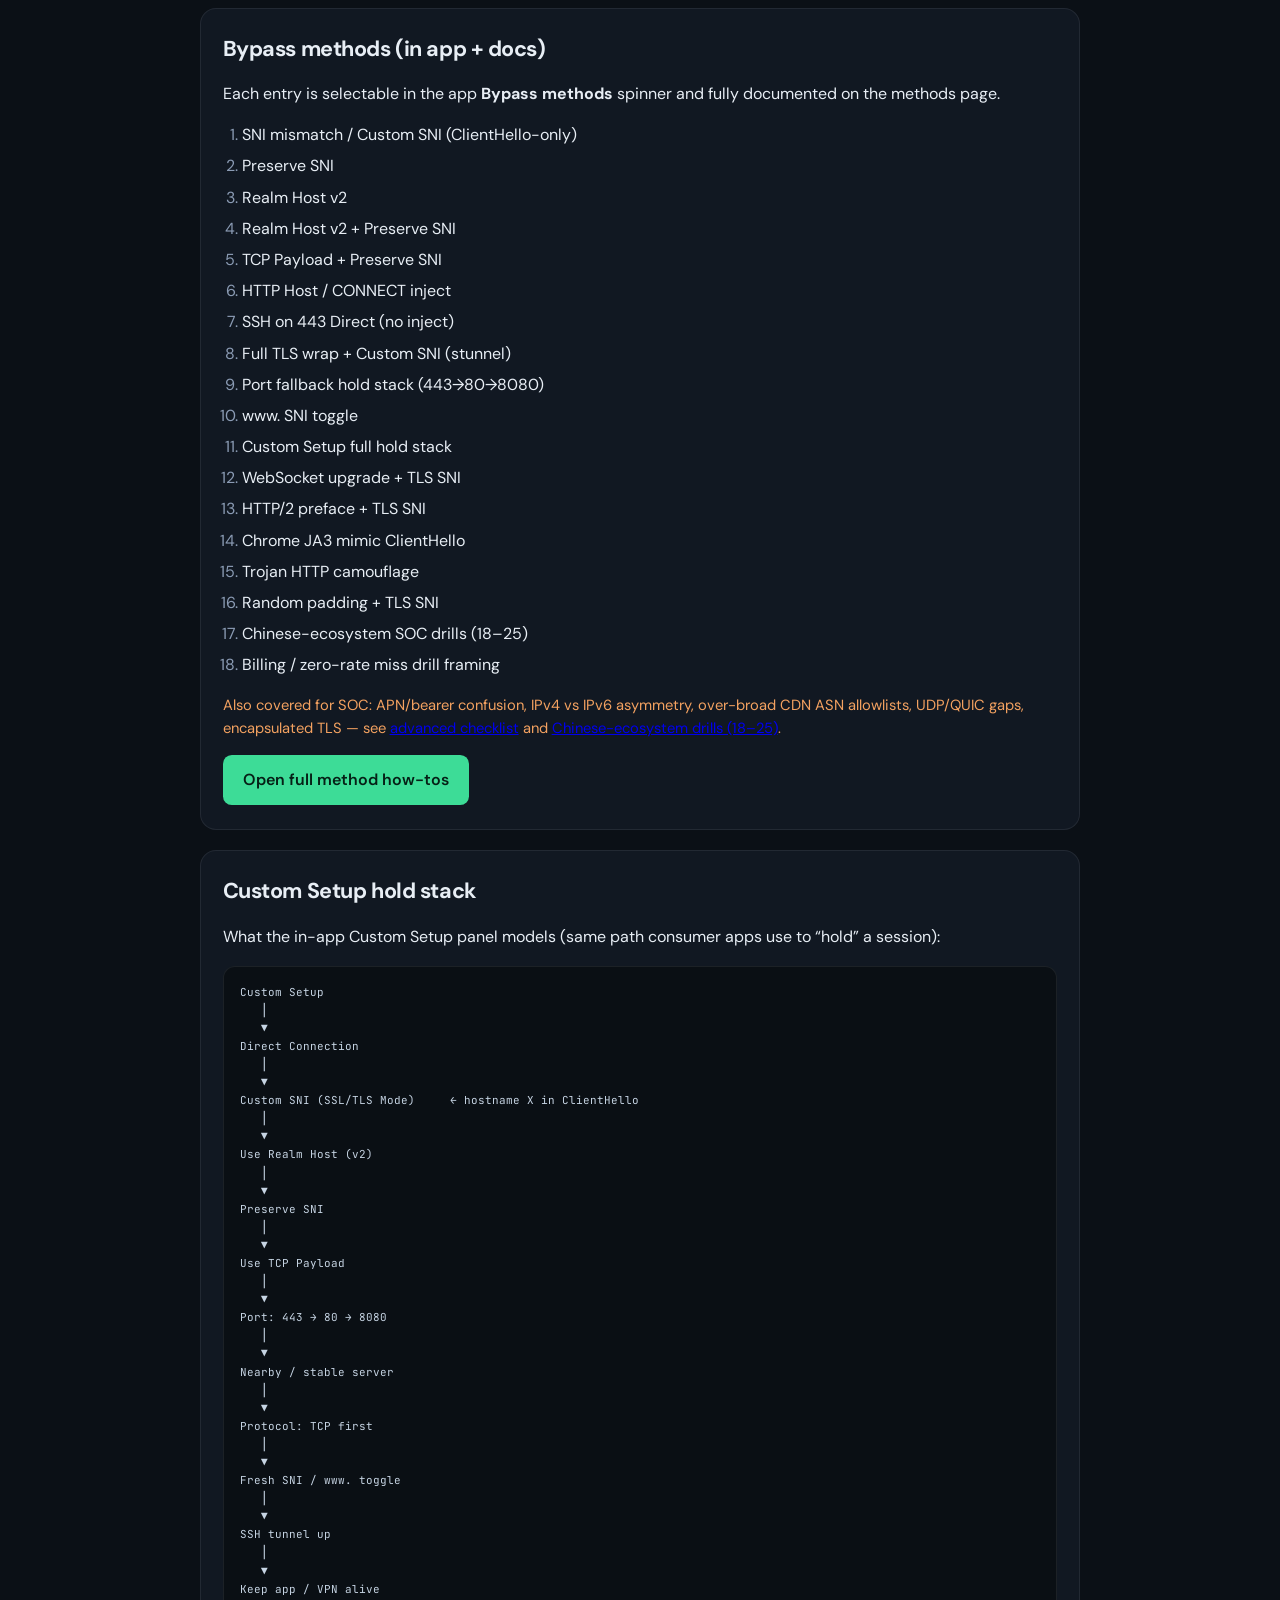
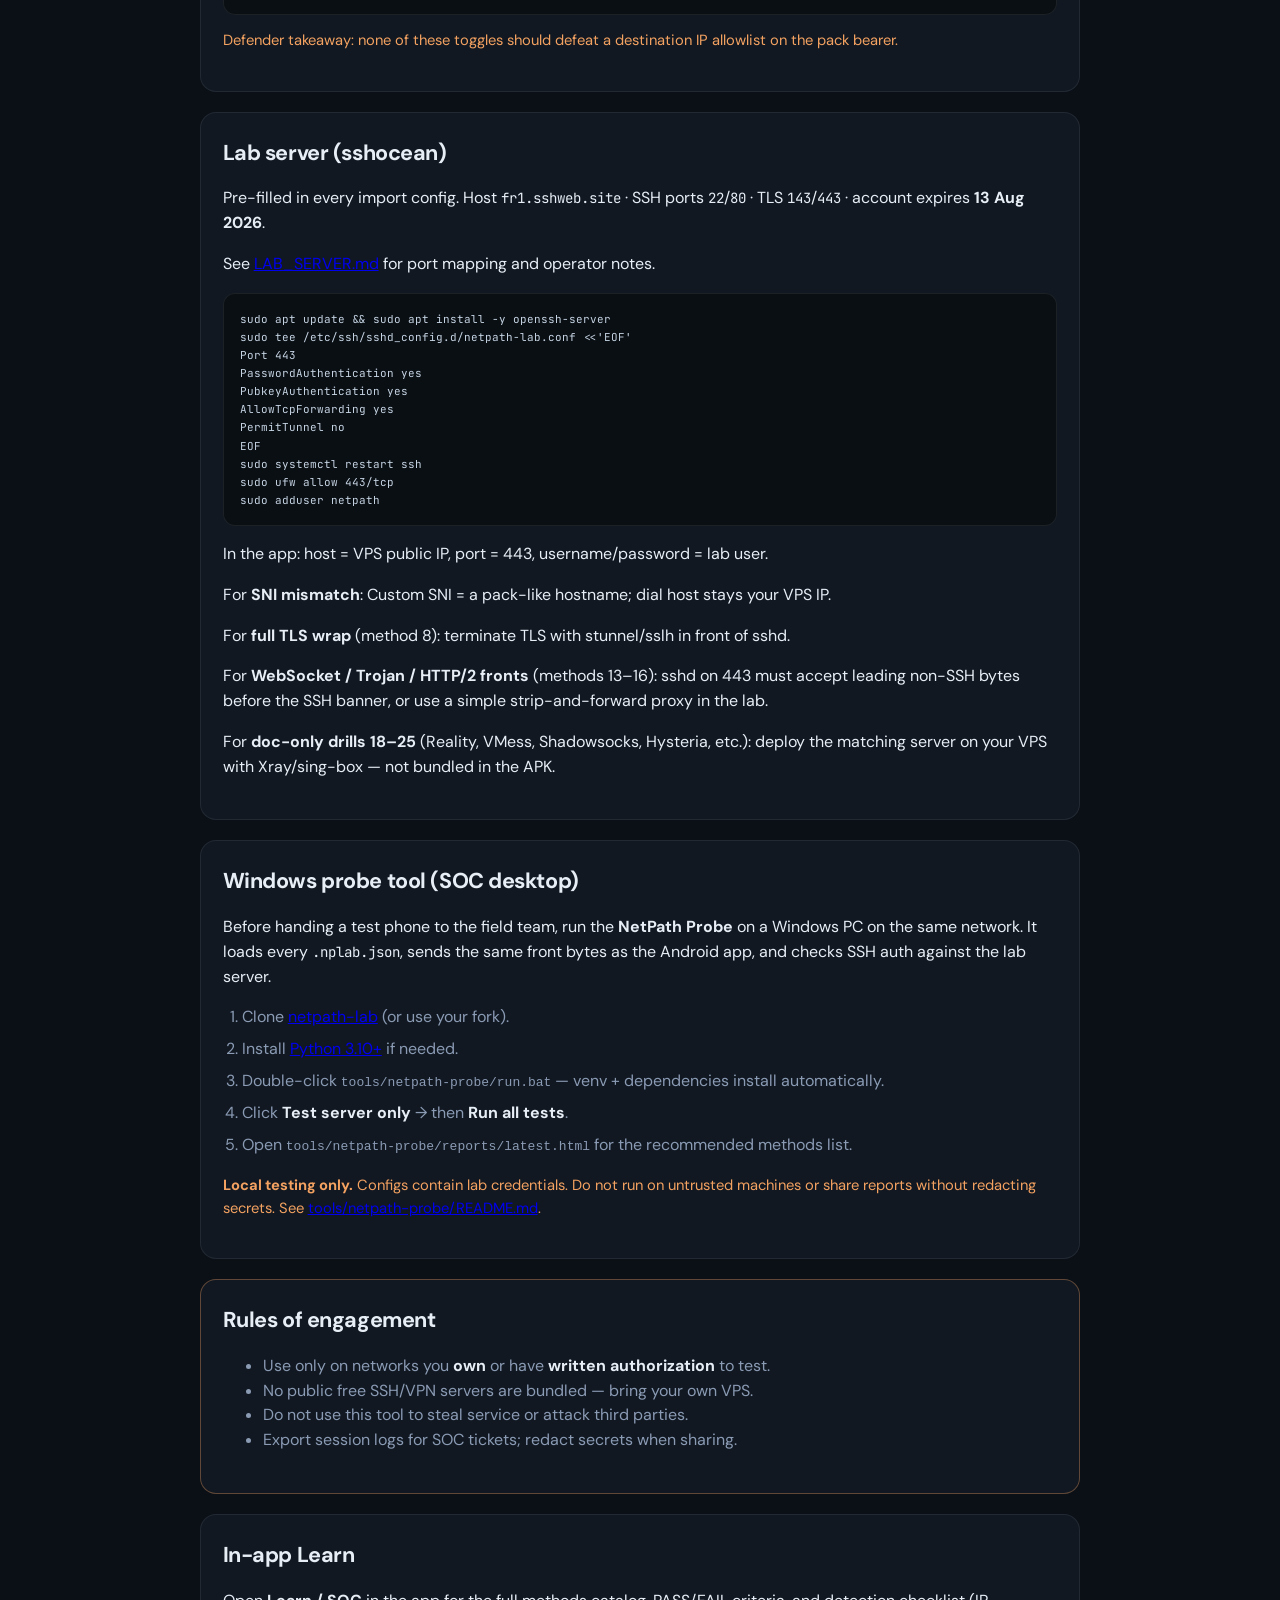
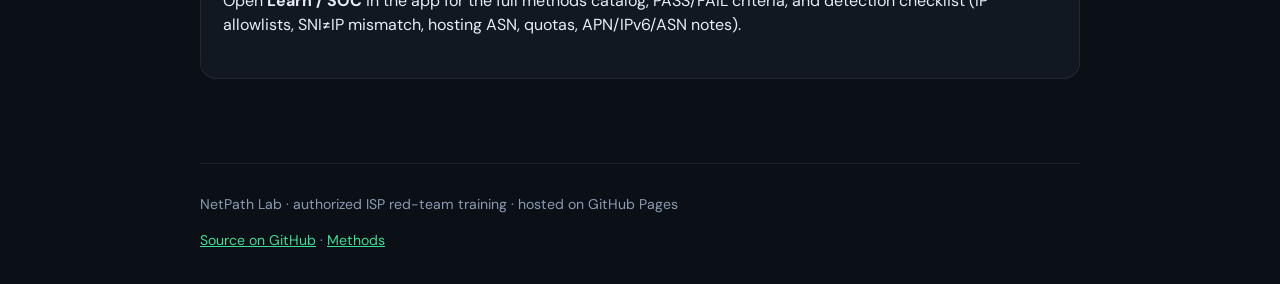
==== commit f8a750db: "Add Windows NetPath Probe tool for SOC bypass testing. Desktop Python probe loads all .nplab.json co" ====
--- a/docs/index.html
+++ b/docs/index.html
@@ -21,6 +21,7 @@
       <a href="#guide">Guide</a>
       <a href="#stack">Custom Setup</a>
       <a href="#server">Lab server</a>
+      <a href="#probe">Windows probe</a>
       <a href="#roe">Rules</a>
     </nav>
   </header>
@@ -187,6 +188,25 @@
       <p>For <strong>doc-only drills 18–25</strong> (Reality, VMess, Shadowsocks, Hysteria, etc.): deploy the matching server on your VPS with Xray/sing-box — not bundled in the APK.</p>
     </section>
 
+    <section id="probe" class="panel">
+      <h2>Windows probe tool (SOC desktop)</h2>
+      <p>
+        Before handing a test phone to the field team, run the <strong>NetPath Probe</strong> on a Windows PC on the same network.
+        It loads every <code>.nplab.json</code>, sends the same front bytes as the Android app, and checks SSH auth against the lab server.
+      </p>
+      <ol class="steps">
+        <li>Clone <a href="https://github.com/bbscalton/netpath-lab">netpath-lab</a> (or use your fork).</li>
+        <li>Install <a href="https://www.python.org/downloads/">Python 3.10+</a> if needed.</li>
+        <li>Double-click <code>tools/netpath-probe/run.bat</code> — venv + dependencies install automatically.</li>
+        <li>Click <strong>Test server only</strong> → then <strong>Run all tests</strong>.</li>
+        <li>Open <code>tools/netpath-probe/reports/latest.html</code> for the recommended methods list.</li>
+      </ol>
+      <p class="note">
+        <strong>Local testing only.</strong> Configs contain lab credentials. Do not run on untrusted machines or share reports without redacting secrets.
+        See <a href="https://github.com/bbscalton/netpath-lab/blob/main/tools/netpath-probe/README.md">tools/netpath-probe/README.md</a>.
+      </p>
+    </section>
+
     <section id="roe" class="panel warn">
       <h2>Rules of engagement</h2>
       <ul>
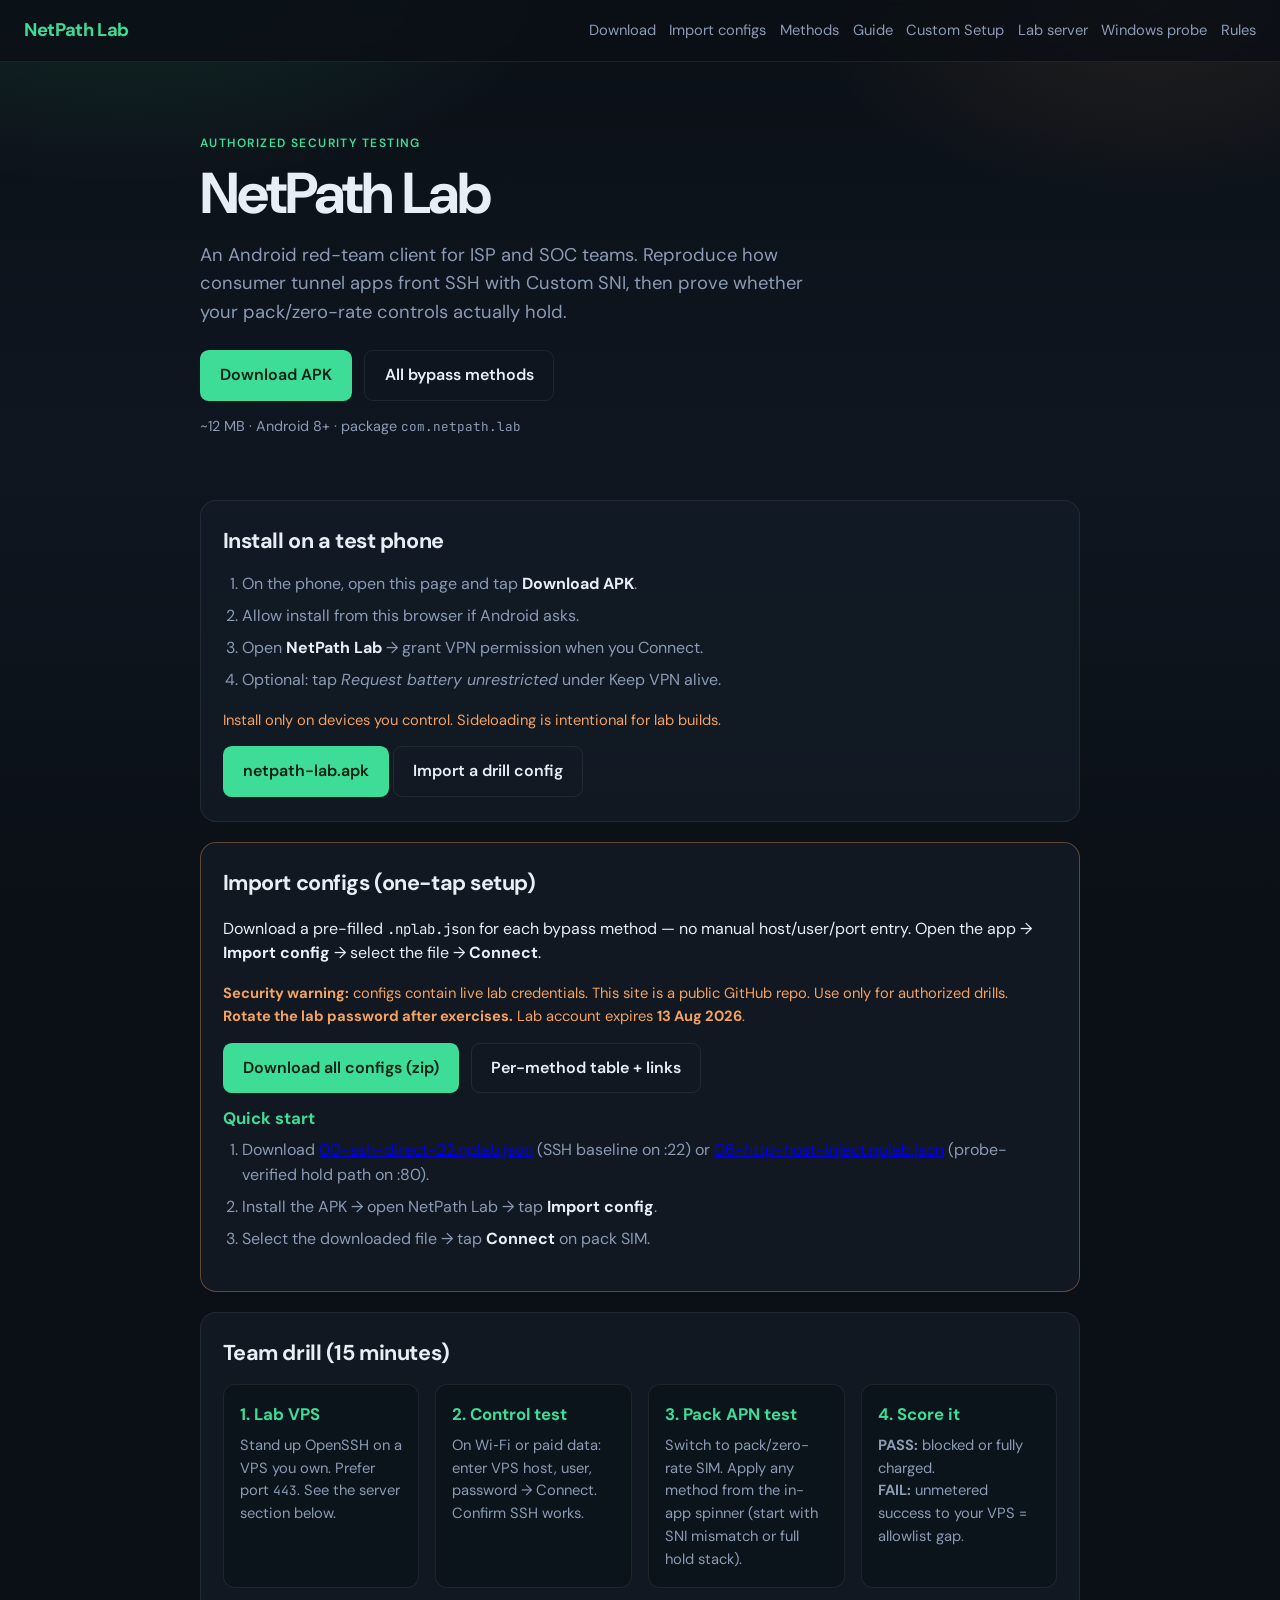
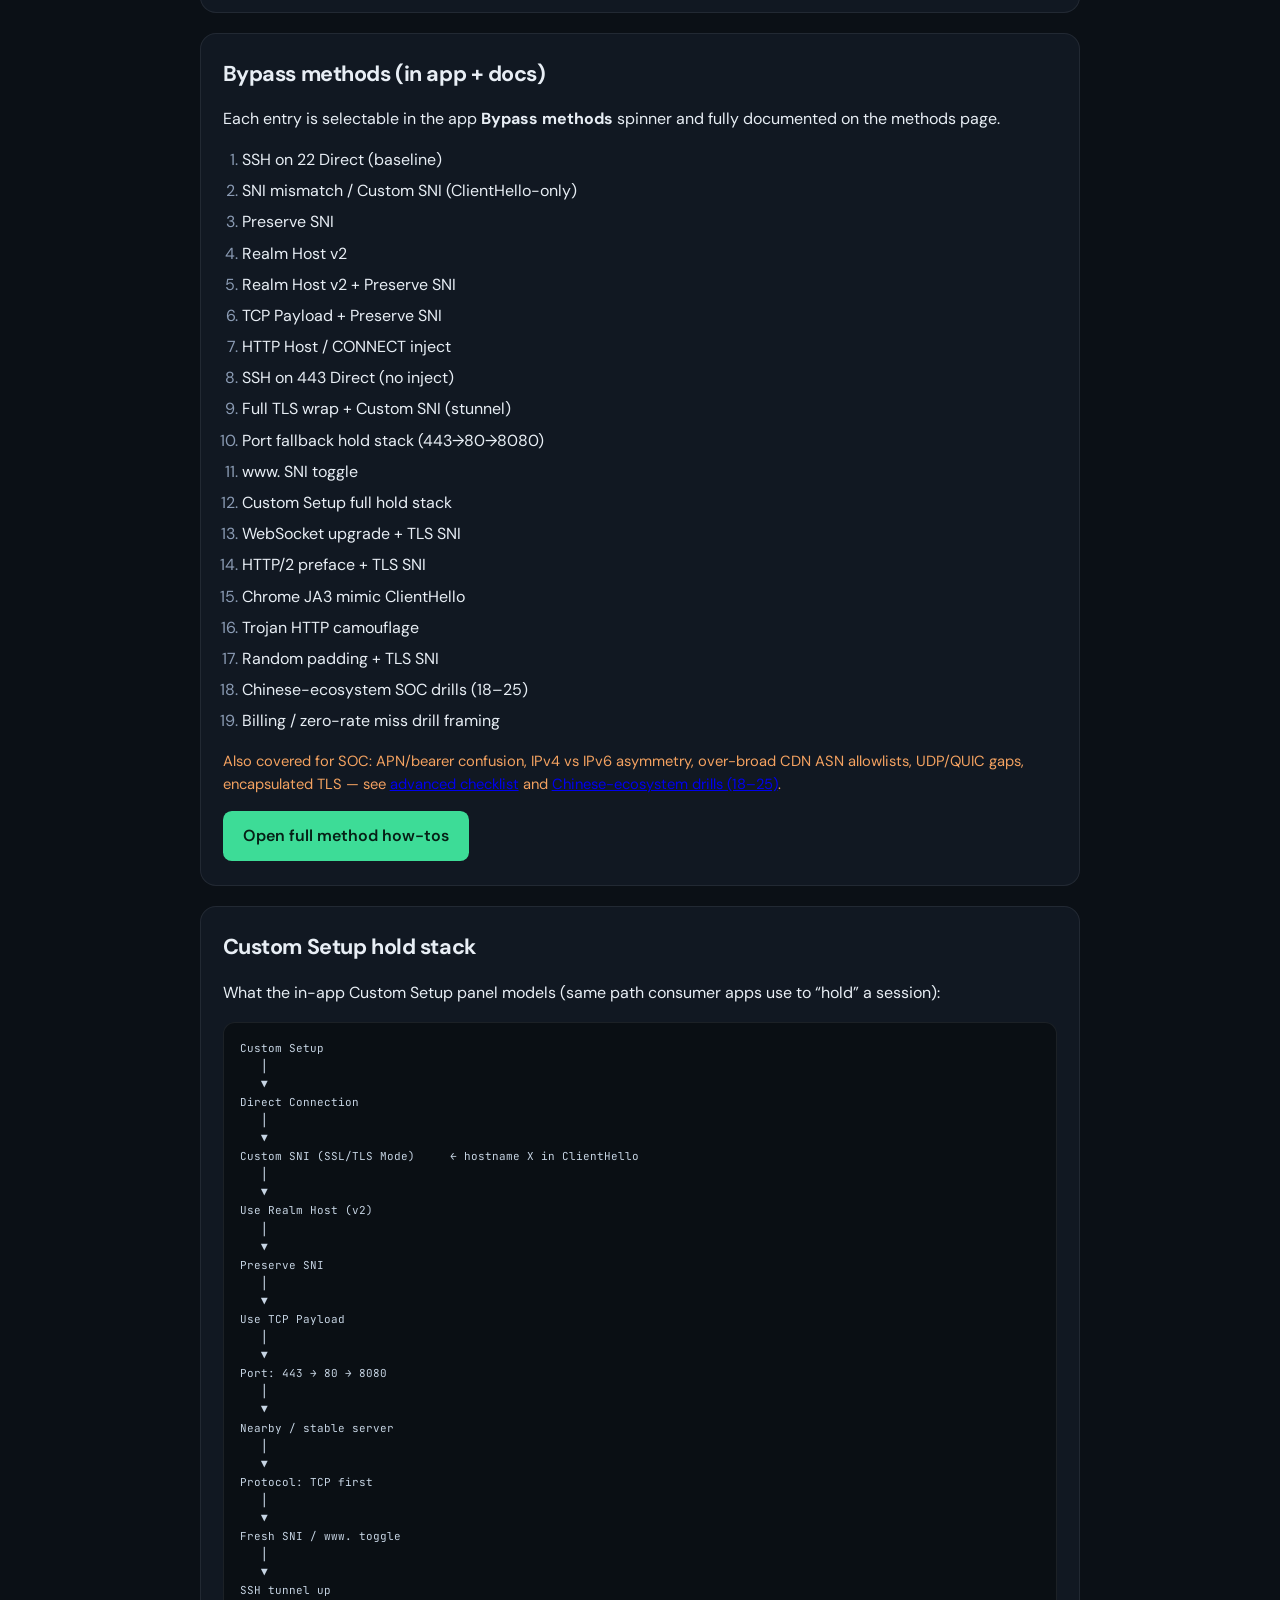
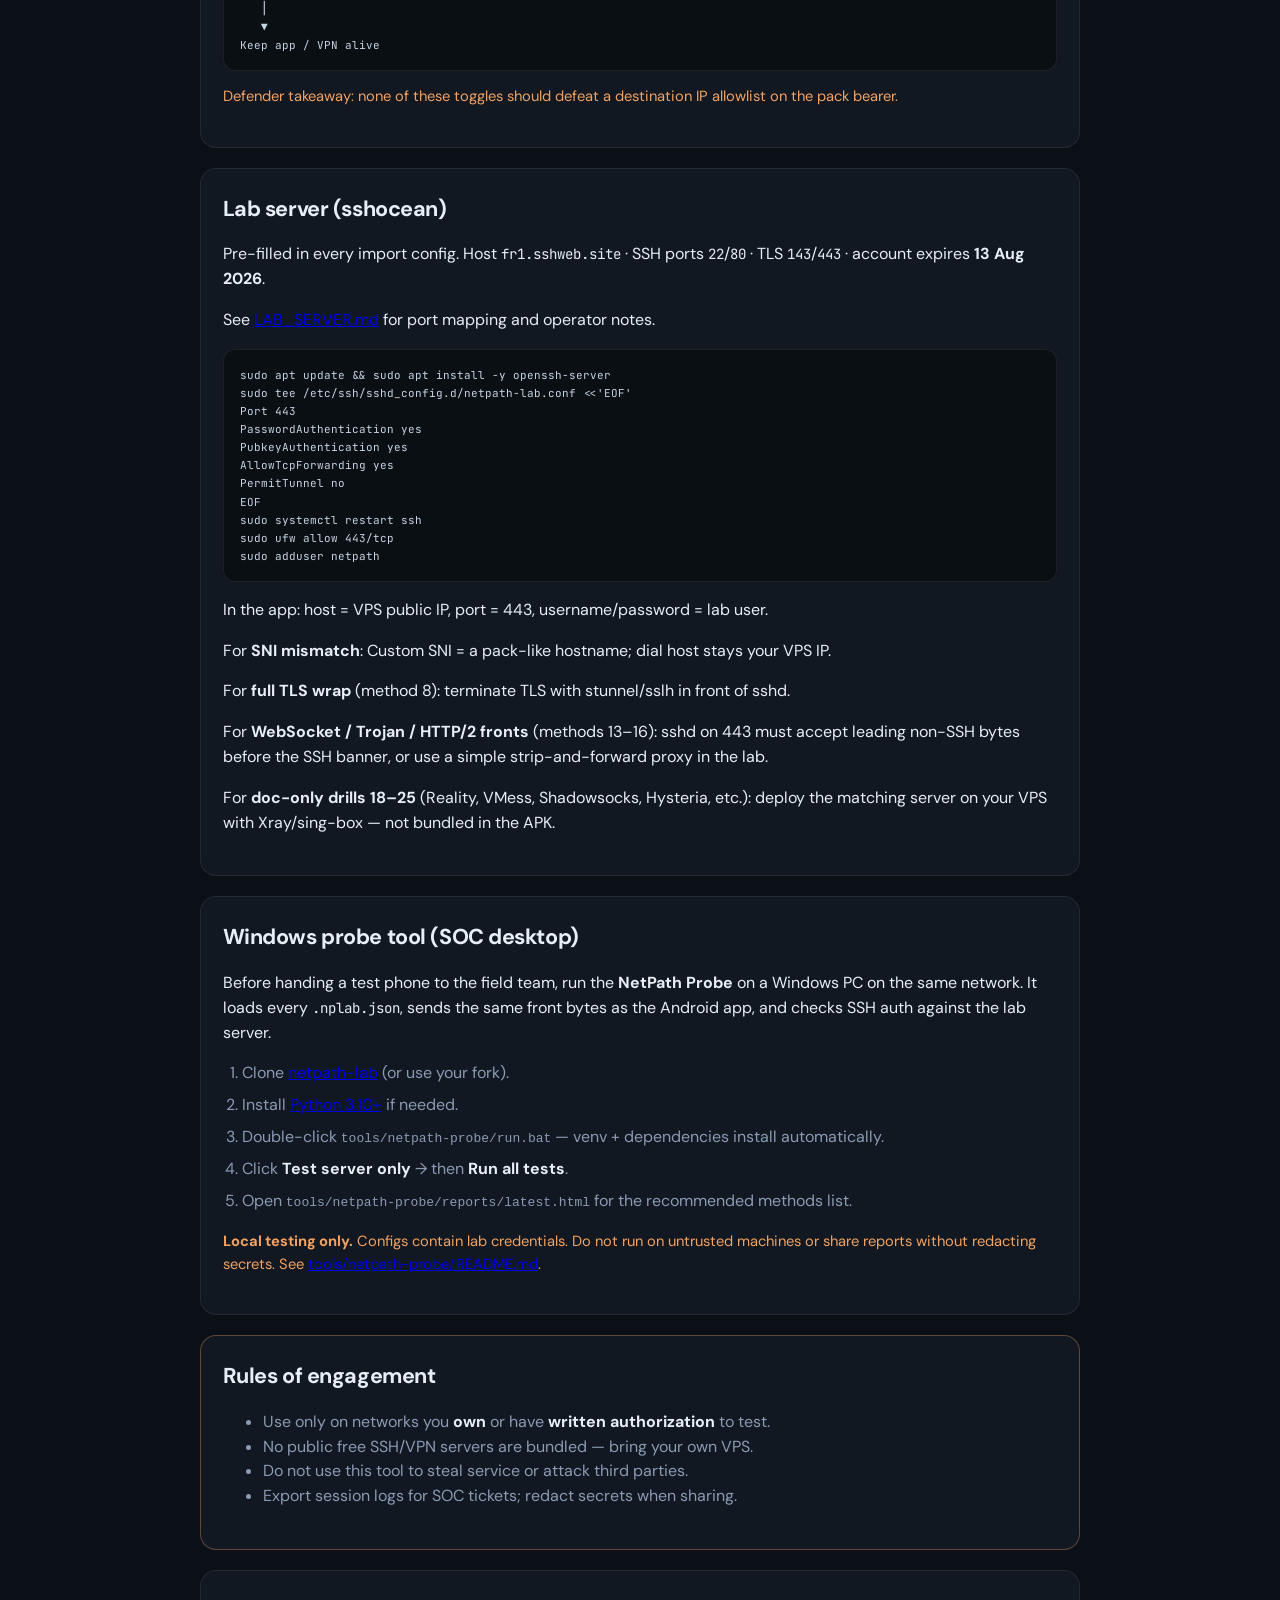
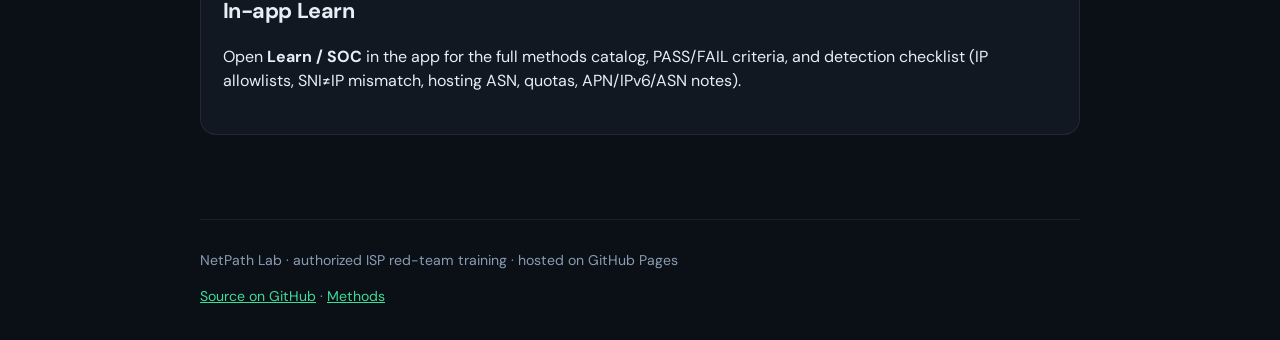
==== commit 07c7a47f: "Add SSH :22 baseline config from probe findings. Probe showed OpenSSH on port 22 and AUTH_OK only on" ====
--- a/docs/index.html
+++ b/docs/index.html
@@ -71,7 +71,7 @@
       </div>
       <h3>Quick start</h3>
       <ol class="steps">
-        <li>Download <a href="downloads/configs/01-sni-mismatch.nplab.json">01-sni-mismatch.nplab.json</a> (or any method below).</li>
+        <li>Download <a href="downloads/configs/00-ssh-direct-22.nplab.json">00-ssh-direct-22.nplab.json</a> (SSH baseline on :22) or <a href="downloads/configs/06-http-host-inject.nplab.json">06-http-host-inject.nplab.json</a> (probe-verified hold path on :80).</li>
         <li>Install the APK → open NetPath Lab → tap <strong>Import config</strong>.</li>
         <li>Select the downloaded file → tap <strong>Connect</strong> on pack SIM.</li>
       </ol>
@@ -103,6 +103,7 @@
       <h2>Bypass methods (in app + docs)</h2>
       <p>Each entry is selectable in the app <strong>Bypass methods</strong> spinner and fully documented on the methods page.</p>
       <ol class="method-index">
+        <li><a href="methods.html#import-configs">SSH on 22 Direct (baseline)</a></li>
         <li><a href="methods.html#m1">SNI mismatch / Custom SNI (ClientHello-only)</a></li>
         <li><a href="methods.html#m2">Preserve SNI</a></li>
         <li><a href="methods.html#m3">Realm Host v2</a></li>
